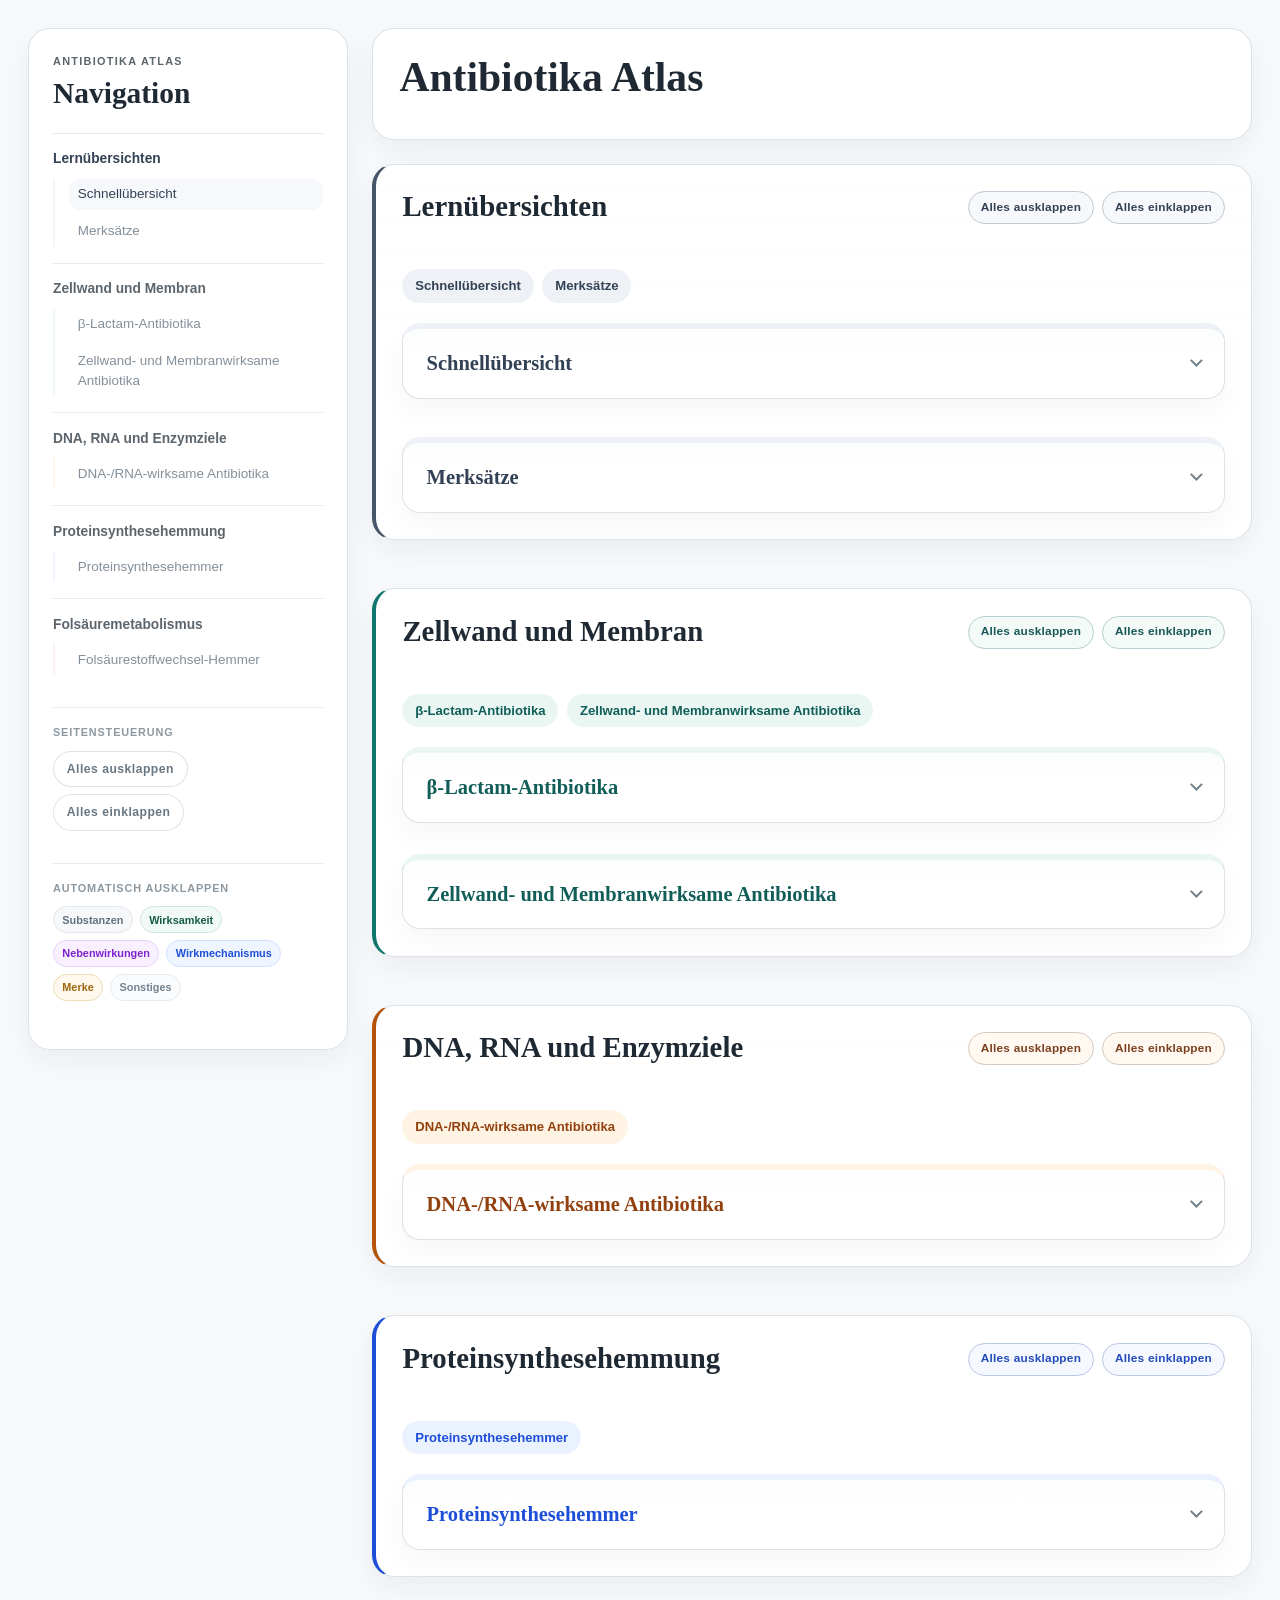
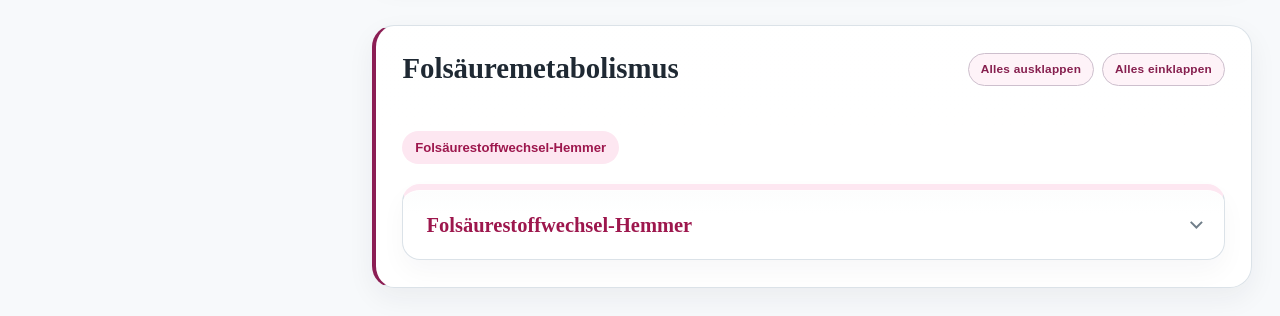
==== docs/index.html @ 0b5f3014 "feat: ..." ====
<!doctype html>
<html lang="de">
    <head>
        <meta charset="UTF-8" />
        <meta name="viewport" content="width=device-width, initial-scale=1.0" />
        <title>Antibiotika Atlas</title>
        <meta
            name="description"
            content="Lernübersicht zu Antibiotika nach Wirkorten, Erregerschwerpunkten und klinischen Merksätzen."
        />
        <link rel="stylesheet" href="src/styles.css" />
    </head>
    <body>
        <div class="page-shell">
            <aside class="side-panel">
                <div class="side-panel__brand">
                    <p class="eyebrow">Antibiotika Atlas</p>
                    <h1>Navigation</h1>
                    <p class="side-panel__intro"></p>
                </div>

                <nav
                    class="page-nav"
                    id="page-nav"
                    aria-label="Seitennavigation"
                ></nav>
            </aside>

            <main class="content">
                <header class="hero panel" id="top" data-nav-anchor>
                    <div class="hero__copy" id="hero-copy"></div>
                </header>

                <section class="group-library" id="group-library"></section>
            </main>
        </div>

        <script src="src/data/antibioticData.js"></script>
        <script src="src/app.js"></script>
    </body>
</html>
---- docs/src/styles.css ----
:root {
  color-scheme: light;
  --bg: #f7f9fb;
  --surface: #ffffff;
  --surface-soft: #fbfaf7;
  --ink: #1f2933;
  --muted: #61707c;
  --line: #dbe2e8;
  --shadow: 0 10px 28px rgba(31, 41, 51, 0.06);
  --radius-xl: 22px;
  --radius-lg: 18px;
  --radius-md: 12px;
}

*,
*::before,
*::after {
  box-sizing: border-box;
}

html {
  scroll-behavior: smooth;
}

body {
  margin: 0;
  min-height: 100vh;
  color: var(--ink);
  background: var(--bg);
  font-family: "Avenir Next", "Segoe UI", "Helvetica Neue", Arial, sans-serif;
  font-size: 14px;
  line-height: 1.5;
}

a {
  color: inherit;
}

code {
  padding: 0.12rem 0.4rem;
  border-radius: 999px;
  background: rgba(22, 35, 42, 0.08);
  font-family: "SFMono-Regular", "Menlo", "Consolas", monospace;
  font-size: 0.9em;
}

.page-shell {
  display: grid;
  grid-template-columns: minmax(280px, 320px) minmax(0, 1fr);
  gap: 1.5rem;
  width: 100%;
  max-width: none;
  padding: 1.75rem;
}

.side-panel,
.panel {
  border: 1px solid var(--line);
  border-radius: var(--radius-xl);
  background: var(--surface);
  box-shadow: var(--shadow);
}

.side-panel {
  position: sticky;
  top: 1.5rem;
  align-self: start;
  padding: 1.5rem;
  height: fit-content;
}

.side-panel__brand h1,
.hero h2,
.overgroup__header h2,
.content-section__header h3,
.reference-card h4,
.entry-card h4,
.variant-card h5 {
  margin: 0;
  font-family: "Charter", "Iowan Old Style", "Palatino Linotype", Georgia, serif;
  line-height: 1.1;
}

.heading-main {
  display: block;
}

.heading-meta {
  display: block;
  margin-top: 0.22rem;
  font-size: 0.8em;
  font-weight: 600;
  color: var(--muted);
}

.side-panel__brand h1 {
  font-size: clamp(1.55rem, 2.3vw, 1.95rem);
}

.side-panel__intro,
.overgroup__header p,
.content-section__header p,
.entry-card__header p,
.reference-card p,
.hero__subtitle,
.hero__note,
.pearl-card p {
  color: var(--muted);
}

.eyebrow {
  margin: 0 0 0.45rem;
  letter-spacing: 0.12em;
  text-transform: uppercase;
  font-size: 0.68rem;
  font-weight: 700;
  color: rgba(22, 35, 42, 0.7);
}

.page-nav {
  display: grid;
  gap: 1rem;
  margin: 1.5rem 0;
}

.page-nav__group {
  padding-top: 0.9rem;
  border-top: 1px solid rgba(219, 226, 232, 0.7);
}

.page-nav__top {
  display: block;
  text-decoration: none;
  font-weight: 700;
  color: rgba(31, 41, 51, 0.72);
}

.page-nav__top.is-active {
  color: var(--accent-strong);
}

.page-nav__label {
  font-size: 0.86rem;
  line-height: 1.3;
}

.page-nav__subnav {
  display: grid;
  gap: 0.35rem;
  margin-top: 0.6rem;
  padding-left: 0.85rem;
  border-left: 2px solid color-mix(in srgb, var(--accent-soft) 65%, white 35%);
}

.page-nav__bucket-panel {
  display: grid;
  gap: 0.65rem;
  margin-top: 1rem;
  padding-top: 1rem;
  border-top: 1px solid rgba(219, 226, 232, 0.7);
}

.page-nav__bucket-label {
  margin: 0;
  font-size: 0.68rem;
  font-weight: 700;
  letter-spacing: 0.08em;
  text-transform: uppercase;
  color: rgba(97, 112, 124, 0.72);
}

.page-nav__bucket-list {
  display: flex;
  flex-wrap: wrap;
  gap: 0.45rem;
}

.page-nav__global-actions {
  display: flex;
  flex-wrap: wrap;
  gap: 0.45rem;
}

.page-nav__bucket {
  padding: 0.26rem 0.52rem;
  border: 1px solid rgba(219, 226, 232, 0.95);
  border-radius: 999px;
  background: rgba(255, 255, 255, 0.92);
  color: rgba(97, 112, 124, 0.92);
  font: inherit;
  font-size: 0.68rem;
  font-weight: 620;
  cursor: pointer;
  transition: background-color 140ms ease, border-color 140ms ease, color 140ms ease;
}

.page-nav__bucket[data-info-bucket="substances"] {
  border-color: #e2e8ee;
  background: #f6f8fa;
  color: #607180;
}

.page-nav__bucket[data-info-bucket="effectiveness"] {
  border-color: #cce7db;
  background: #f1faf6;
  color: #165d42;
}

.page-nav__bucket[data-info-bucket="side-effects"] {
  border-color: #e6d2fb;
  background: #f8f0ff;
  color: #7e22ce;
}

.page-nav__bucket[data-info-bucket="mechanism"] {
  border-color: #cfe0ff;
  background: #eef5ff;
  color: #1d4ed8;
}

.page-nav__bucket[data-info-bucket="notes"] {
  border-color: #eeddb5;
  background: #fff8ec;
  color: #9a670f;
}

.page-nav__bucket[data-info-bucket="other"] {
  border-color: #e6ebf0;
  background: #fafbfd;
  color: #738291;
}

.page-nav__bucket:hover,
.page-nav__bucket:focus-visible,
.page-nav__bucket.is-active {
  box-shadow: inset 0 0 0 1px currentColor;
  filter: saturate(1.08);
}

.page-nav__bucket[data-info-bucket="substances"]:hover,
.page-nav__bucket[data-info-bucket="substances"]:focus-visible,
.page-nav__bucket[data-info-bucket="substances"].is-active {
  border-color: #a8b5c0;
}

.page-nav__bucket[data-info-bucket="effectiveness"]:hover,
.page-nav__bucket[data-info-bucket="effectiveness"]:focus-visible,
.page-nav__bucket[data-info-bucket="effectiveness"].is-active {
  border-color: #1f7a57;
}

.page-nav__bucket[data-info-bucket="side-effects"]:hover,
.page-nav__bucket[data-info-bucket="side-effects"]:focus-visible,
.page-nav__bucket[data-info-bucket="side-effects"].is-active {
  border-color: #9333ea;
}

.page-nav__bucket[data-info-bucket="mechanism"]:hover,
.page-nav__bucket[data-info-bucket="mechanism"]:focus-visible,
.page-nav__bucket[data-info-bucket="mechanism"].is-active {
  border-color: #2563eb;
}

.page-nav__bucket[data-info-bucket="notes"]:hover,
.page-nav__bucket[data-info-bucket="notes"]:focus-visible,
.page-nav__bucket[data-info-bucket="notes"].is-active {
  border-color: #b7791f;
}

.page-nav__bucket[data-info-bucket="other"]:hover,
.page-nav__bucket[data-info-bucket="other"]:focus-visible,
.page-nav__bucket[data-info-bucket="other"].is-active {
  border-color: #9aa7b2;
}

.page-nav__sub-link {
  display: block;
  padding: 0.34rem 0.58rem;
  border-radius: 10px;
  text-decoration: none;
  color: rgba(97, 112, 124, 0.78);
  transition: background-color 140ms ease, color 140ms ease;
  font-size: 0.84rem;
}

.page-nav__sub-link:hover,
.page-nav__sub-link:focus-visible,
.page-nav__sub-link.is-active {
  background: color-mix(in srgb, var(--accent-soft) 55%, white 45%);
  color: var(--accent-strong);
}

.content {
  display: grid;
  gap: 1.5rem;
}

.hero {
  display: grid;
  gap: 1.25rem;
}

.hero,
.overgroup {
  padding: 1.65rem;
}

.hero__copy {
  width: 100%;
}

.hero__header-row {
  display: flex;
  align-items: flex-start;
  justify-content: space-between;
  gap: 1rem;
  width: 100%;
}

.hero__heading-group {
  min-width: 0;
  max-width: 60rem;
}

.hero h2 {
  font-size: clamp(1.8rem, 3.7vw, 2.6rem);
  margin-bottom: 0.7rem;
}

.overgroup__header h2 {
  font-size: clamp(1.45rem, 2.3vw, 1.8rem);
}

.hero__subtitle {
  margin-top: 0;
  font-size: 0.96rem;
}

.hero__note {
  margin-bottom: 0;
}

.header-action-button {
  flex: 0 0 auto;
  padding: 0.5rem 0.8rem;
  border: 1px solid rgba(219, 226, 232, 0.95);
  border-radius: 999px;
  background: rgba(255, 255, 255, 0.86);
  color: rgba(97, 112, 124, 0.95);
  font: inherit;
  font-size: 0.76rem;
  font-weight: 700;
  letter-spacing: 0.04em;
  cursor: pointer;
}

.header-action-button:hover,
.header-action-button:focus-visible {
  border-color: rgba(97, 112, 124, 0.45);
}

.section-action-button {
  padding: 0.42rem 0.72rem;
  border: 1px solid color-mix(in srgb, var(--accent) 18%, var(--line));
  border-radius: 999px;
  background: color-mix(in srgb, var(--accent-soft) 52%, white 48%);
  color: color-mix(in srgb, var(--accent-strong) 78%, #334155 22%);
  font: inherit;
  font-size: 0.74rem;
  font-weight: 650;
  letter-spacing: 0.02em;
  cursor: pointer;
}

.section-action-button:hover,
.section-action-button:focus-visible {
  border-color: color-mix(in srgb, var(--accent) 42%, var(--line));
  background: color-mix(in srgb, var(--accent-soft) 68%, white 32%);
}

.reference-grid,
.pearl-grid,
.entry-grid {
  display: grid;
  gap: 0.9rem;
}

.reference-grid {
  grid-template-columns: repeat(auto-fit, minmax(260px, 1fr));
}

.pearl-grid {
  grid-template-columns: repeat(auto-fit, minmax(220px, 1fr));
}

.reference-card,
.pearl-card,
.content-section,
.entry-card,
.variant-card {
  display: grid;
  border: 1px solid var(--line);
  border-radius: var(--radius-lg);
  background: var(--surface);
  height: 100%;
  align-content: start;
  transition:
    box-shadow 160ms ease,
    opacity 160ms ease,
    border-color 160ms ease;
}

.reference-card {
  gap: 0.8rem;
  padding: 1.1rem;
}

.reference-card__header {
  width: 100%;
}

.reference-card__toggle {
  align-items: flex-start;
}

.reference-card__heading-copy {
  display: grid;
  gap: 0.8rem;
  min-width: 0;
}

.reference-card__body {
  display: grid;
  gap: 0.8rem;
}

.pearl-card {
  gap: 0.85rem;
  padding: 1.1rem;
  background: linear-gradient(180deg, #f1f5f9, #ffffff);
  border-color: #d7e0e7;
}

.reference-card h4 {
  font-size: 1rem;
  color: var(--accent-strong);
  min-height: 3.2em;
}

.reference-card .heading-meta {
  min-height: 1.2em;
}

.group-library {
  display: grid;
  gap: 3rem;
}

.overgroup {
  border-left: 4px solid var(--accent);
  display: grid;
  gap: 1.8rem;
  background:
    linear-gradient(180deg, rgba(255, 255, 255, 0.98), var(--surface) 44%);
}

.overgroup__header {
  width: 100%;
}

.overgroup__heading,
.content-section__heading {
  display: flex;
  align-items: flex-start;
  justify-content: space-between;
  gap: 1rem;
}

.overgroup__heading {
  flex-wrap: wrap;
}

.overgroup__heading-copy,
.content-section__heading-copy {
  min-width: 0;
}

.overgroup__heading-copy {
  max-width: 60rem;
}

.overgroup__action-row {
  display: flex;
  flex: 0 0 auto;
  flex-wrap: wrap;
  justify-content: flex-end;
  gap: 0.55rem;
}

.content-section__heading-copy {
  max-width: 48rem;
}

.overgroup__header p,
.content-section__header p,
.entry-card__header p {
  margin: 0;
  font-size: 0.78rem;
  line-height: 1.4;
  color: color-mix(in srgb, var(--muted) 82%, white 18%);
}

.overgroup__sections {
  display: grid;
  grid-template-columns: repeat(auto-fit, minmax(360px, 1fr));
  gap: 1.9rem;
  align-items: start;
}

.collapse-toggle {
  display: flex;
  align-items: flex-start;
  justify-content: space-between;
  gap: 1rem;
  width: 100%;
  padding: 0;
  border: none;
  background: transparent;
  color: inherit;
  font: inherit;
  cursor: pointer;
  text-align: left;
}

.collapse-toggle__icon {
  flex: 0 0 auto;
  margin-top: 0.25rem;
  width: 0.55rem;
  height: 0.55rem;
  border-right: 2px solid rgba(97, 112, 124, 0.9);
  border-bottom: 2px solid rgba(97, 112, 124, 0.9);
  transform: rotate(45deg);
  transition: transform 140ms ease;
}

[data-collapsible][data-collapsed="false"] > .overgroup__header .collapse-toggle__icon,
[data-collapsible][data-collapsed="false"] > .content-section__header .collapse-toggle__icon,
[data-collapsible][data-collapsed="false"] > .reference-card__header .collapse-toggle__icon,
[data-collapsible][data-collapsed="false"] > .entry-card__header .collapse-toggle__icon,
[data-collapsible][data-collapsed="false"] > .info-block__header .collapse-toggle__icon {
  transform: rotate(-135deg);
}

[data-collapsible="overgroup"][data-collapsed="true"] .overgroup__content,
[data-collapsible="section"][data-collapsed="true"] .content-section__body,
[data-collapsible="reference"][data-collapsed="true"] .reference-card__body,
[data-collapsible="entry"][data-collapsed="true"] .entry-card__body,
[data-collapsible="info-block"][data-collapsed="true"] .info-block__body {
  display: none;
}

[data-collapsible="section"][data-collapsed="true"] .content-section__header {
  margin-bottom: 0;
  padding-bottom: 0;
  border-bottom: none;
}

[data-collapsible="entry"][data-collapsed="true"] .entry-card__header {
  padding-bottom: 0.9rem;
}

[data-collapsible="reference"][data-collapsed="true"] .reference-card__header {
  margin-bottom: 0;
}

.collapse-toggle:focus-visible {
  outline: 2px solid color-mix(in srgb, var(--accent) 40%, white 60%);
  outline-offset: 6px;
  border-radius: 10px;
}

.section-links {
  display: flex;
  flex-wrap: wrap;
  gap: 0.55rem;
  margin: 1rem 0 1.25rem;
}

.section-link {
  display: inline-flex;
  align-items: center;
  min-height: 2.1rem;
  padding: 0.35rem 0.8rem;
  border-radius: 999px;
  background: var(--accent-soft);
  color: var(--accent-strong);
  text-decoration: none;
  font-size: 0.82rem;
  font-weight: 700;
}

.section-link:hover,
.section-link:focus-visible {
  background: var(--accent-strong);
  color: #ffffff;
}

.content-section {
  padding: 1.45rem;
  background: linear-gradient(180deg, #fcfdfd, #ffffff 34%);
  border-top: 6px solid var(--accent-soft);
  box-shadow:
    inset 0 1px 0 rgba(255, 255, 255, 0.7),
    0 12px 26px rgba(31, 41, 51, 0.035);
}

.content-section--wide {
  grid-column: 1 / -1;
}

.content-section__header {
  width: 100%;
  margin-bottom: 1.25rem;
  padding-bottom: 1rem;
  border-bottom: 1px solid var(--line);
}

.content-section__header h3,
.entry-card__header h4,
.variant-card h5 {
  color: var(--accent-strong);
}

.content-section__header h3 {
  font-size: clamp(1.2rem, 1.6vw, 1.45rem);
}

.entry-card__header h4 {
  font-size: clamp(0.98rem, 1.25vw, 1.14rem);
  line-height: 1.02;
  min-height: 2.15em;
}

.variant-card h5 {
  font-size: 0.92rem;
  min-height: 2.45em;
}

.semantic-tags {
  display: flex;
  flex-wrap: wrap;
  gap: 0.4rem;
  align-items: flex-start;
  align-self: start;
  width: fit-content;
  max-width: 100%;
}

.semantic-tag {
  display: inline-flex;
  align-items: center;
  flex: 0 0 auto;
  min-height: 1.5rem;
  padding: 0.12rem 0.48rem;
  border-radius: 999px;
  font-size: 0.66rem;
  font-weight: 700;
  letter-spacing: 0.04em;
  text-transform: uppercase;
}

.entry-grid {
  --entry-min-width: 320px;
  display: grid;
  grid-template-columns: repeat(auto-fit, minmax(var(--entry-min-width), 1fr));
  gap: 1.15rem;
}

.entry-card {
  display: grid;
  gap: 1rem;
  padding: 1.15rem;
  background: var(--surface);
  box-shadow: 0 8px 20px rgba(31, 41, 51, 0.04);
}

.entry-card__heading {
  display: flex;
  align-items: flex-start;
  justify-content: space-between;
  gap: 0.8rem;
}

.entry-card__heading-copy {
  min-width: 0;
}

.entry-card__body {
  display: grid;
  gap: 1rem;
}

.content .reference-card:hover,
.content .reference-card:focus-within,
.content .pearl-card:hover,
.content .pearl-card:focus-within,
.content .entry-card:hover,
.content .entry-card:focus-within,
.content .variant-card:hover,
.content .variant-card:focus-within {
  opacity: 1;
  border-color: color-mix(in srgb, var(--accent) 32%, var(--line));
}

.entry-card__header {
  display: grid;
  gap: 0.35rem;
  padding: 0.9rem 1rem 0.95rem;
  border-radius: 14px;
  border: 1px solid var(--accent-soft);
  border-left: 6px solid var(--accent);
  background: linear-gradient(180deg, var(--accent-soft), rgba(255, 255, 255, 0.96));
}

.entry-card__eyebrow {
  margin: 0;
  font-size: 0.62rem;
  font-weight: 500;
  letter-spacing: 0.04em;
  text-transform: uppercase;
  color: rgba(51, 65, 85, 0.62);
}

.entry-card__header .entry-card__eyebrow {
  font-size: 0.62rem;
  line-height: 1.1;
  color: rgba(51, 65, 85, 0.62);
}

.entry-card__header p {
  max-width: 36rem;
}

.variant-stack {
  display: grid;
  gap: 1rem;
}

.variant-card {
  padding: 1rem;
  background: linear-gradient(180deg, var(--surface-soft), #ffffff);
}

.variant-card h5 {
  font-size: 1.08rem;
  margin-bottom: 0.8rem;
}

.info-block {
  padding: 0.9rem 1rem 1rem;
  border-radius: var(--radius-md);
  border: 1px solid var(--line);
}

.info-block + .info-block {
  margin-top: 0.7rem;
}

.info-block__header {
  margin-bottom: 0.2rem;
}

.info-block__toggle {
  align-items: center;
}

.info-block__heading-copy {
  min-width: 0;
}

.info-block__body {
  display: grid;
  gap: 0.9rem;
  padding-top: 0.4rem;
}

.info-block--positive {
  --fact-accent: #1f7a57;
  background: #f1faf6;
  border-color: #cce7db;
}

.info-block--note {
  --fact-accent: #b7791f;
  background: #fff8ec;
  border-color: #eeddb5;
}

.info-block--warning {
  --fact-accent: #c53030;
  background: #fff2f2;
  border-color: #efc8c8;
}

.info-block--other {
  --fact-accent: #c7d1d9;
  background: #fafbfd;
  border-color: #e6ebf0;
  margin-top: auto;
}

.info-block--substances {
  --fact-accent: #a8b5c0;
  background: #f6f8fa;
  border-color: #e2e8ee;
}

.info-block--side-effects {
  --fact-accent: #9333ea;
  background: #f8f0ff;
  border-color: #e6d2fb;
}

.info-block--mechanism {
  --fact-accent: #2563eb;
  background: #eef5ff;
  border-color: #cfe0ff;
}

.info-block--positive .info-block__title {
  color: #165d42;
}

.info-block--note .info-block__title {
  color: #9a670f;
}

.info-block--warning .info-block__title {
  color: #a61b1b;
}

.info-block--other .info-block__title {
  color: #738291;
  background: rgba(255, 255, 255, 0.84);
}

.info-block--substances .info-block__title {
  color: #607180;
  background: rgba(255, 255, 255, 0.82);
}

.info-block--side-effects .info-block__title {
  color: #7e22ce;
}

.info-block--mechanism .info-block__title {
  color: #1d4ed8;
}

.info-block__title {
  display: inline-flex;
  align-items: center;
  margin: 0;
  padding: 0.22rem 0.6rem;
  border-radius: 999px;
  background: rgba(255, 255, 255, 0.88);
  font-size: 0.72rem;
  font-weight: 800;
  letter-spacing: 0.1em;
  text-transform: uppercase;
}

.info-subsection {
  display: grid;
  gap: 0.75rem;
  padding: 0.9rem;
  border-radius: 12px;
  border: 1px solid rgba(197, 48, 48, 0.22);
  background: rgba(255, 255, 255, 0.7);
}

.info-subsection--warning {
  background: #fff6f6;
  border-color: #efc8c8;
}

.info-subsection--warning .fact-row {
  border-left: 4px solid #c53030;
  border-right: 4px solid #c53030;
  background: #fffdfd;
}

.info-subsection--warning .semantic-tag--grampositive,
.info-subsection--warning .semantic-tag--gramnegative,
.info-subsection--warning .semantic-tag--aerobic,
.info-subsection--warning .semantic-tag--anaerobic,
.info-subsection--warning .semantic-tag--atypical,
.info-subsection--warning .semantic-tag--intracellular,
.info-subsection--warning .semantic-tag--pseudomonas,
.info-subsection--warning .semantic-tag--mrsa,
.info-subsection--warning .semantic-tag--vre,
.info-subsection--warning .semantic-tag--enterococci,
.info-subsection--warning .semantic-tag--mycobacteria,
.info-subsection--warning .semantic-tag--protozoa {
  filter: saturate(0.75);
}

.info-subsection__header {
  display: grid;
  gap: 0.22rem;
}

.info-subsection__title {
  margin: 0;
  font-size: 0.76rem;
  font-weight: 800;
  letter-spacing: 0.1em;
  text-transform: uppercase;
  color: #a61b1b;
}

.info-subsection__description {
  margin: 0;
  font-size: 0.76rem;
  color: #b45353;
}

.substance-list {
  margin: 0;
  padding-left: 1.15rem;
  display: grid;
  gap: 0.38rem;
}

.substance-list__item {
  color: #5a6772;
  font-size: 0.82rem;
  line-height: 1.35;
}

.learning-link-block {
  display: grid;
  gap: 0.75rem;
}

.learning-link-block + .learning-link-block {
  margin-top: 0.85rem;
}

.learning-link-block--focus,
.learning-link-block--warning {
  margin-top: 1.35rem;
}

.learning-link-list {
  margin: 0;
  padding: 0;
  list-style: none;
  display: grid;
  gap: 0.6rem;
}

.learning-link-item {
  display: grid;
  gap: 0.35rem;
}

.learning-link-fallback,
.learning-link-detail {
  font-size: 0.78rem;
  color: var(--muted);
}

.learning-link-block .info-block__title {
  margin-bottom: 0;
  padding: 0.3rem 0.72rem;
  font-size: 0.76rem;
  font-weight: 850;
  letter-spacing: 0.12em;
  color: var(--accent-strong);
  background: color-mix(in srgb, var(--accent-soft) 78%, white 22%);
}

.learning-link-block--primary .info-block__title {
  color: var(--accent-strong);
  background: color-mix(in srgb, var(--accent-soft) 82%, white 18%);
}

.learning-link-block--focus .info-block__title {
  color: #166534;
  background: #dcfce7;
}

.learning-link-block--warning .info-block__title {
  color: #b91c1c;
  background: #ffe7e7;
}

.wirkstoff-link {
  display: inline-flex;
  flex-direction: column;
  gap: 0.08rem;
  align-items: flex-start;
  min-width: 0;
  width: 100%;
  padding: 0.48rem 0.7rem;
  border: 1px solid var(--line);
  border-radius: 12px;
  background: #ffffff;
  text-decoration: none;
  transition: border-color 140ms ease, background-color 140ms ease;
}

.wirkstoff-link__label {
  font-size: 0.82rem;
  font-weight: 700;
  line-height: 1.2;
}

.wirkstoff-link__detail {
  font-size: 0.7rem;
  line-height: 1.2;
  color: rgba(97, 112, 124, 0.9);
  min-height: 1.2em;
}

.wirkstoff-link[data-tone="aeussere-begrenzungen"] {
  color: #115e59;
  border-color: #b8e2da;
  background: #edf9f6;
}

.wirkstoff-link[data-tone="nukleinsaeure-und-enzym"] {
  color: #92400e;
  border-color: #f1d2b0;
  background: #fff4e8;
}

.wirkstoff-link[data-tone="bakterielle-ribosomen"] {
  color: #1d4ed8;
  border-color: #c9dcff;
  background: #eef4ff;
}

.wirkstoff-link[data-tone="folsaeuremetabolismus"] {
  color: #9d174d;
  border-color: #f2bfd5;
  background: #fff0f6;
}

.wirkstoff-link:hover,
.wirkstoff-link:focus-visible {
  border-color: currentColor;
}

.fact-list {
  margin: 0;
  padding: 0;
  list-style: none;
  display: grid;
  gap: 0.65rem;
}

.fact-row {
  display: grid;
  gap: 0.42rem;
  padding: 0.8rem 0.9rem;
  border-left: 4px solid var(--fact-accent);
  border-radius: 10px;
  background: rgba(255, 255, 255, 0.92);
  box-shadow: 0 1px 0 rgba(31, 41, 51, 0.03);
}

.fact__main {
  display: block;
  font-size: 0.82rem;
  font-weight: 580;
  line-height: 1.35;
  color: var(--ink);
}

.fact__lead-emphasis {
  font-weight: 780;
  letter-spacing: 0.01em;
}

.fact__detail {
  display: block;
  margin-top: 0.22rem;
  font-size: 0.78rem;
  line-height: 1.45;
  color: var(--muted);
  font-style: italic;
}

.pearl-card__header {
  display: grid;
  gap: 0.3rem;
  padding-bottom: 0.7rem;
  border-bottom: 1px solid var(--line);
}

.pearl-card .eyebrow {
  margin-bottom: 0;
  color: var(--accent-strong);
}

.pearl-card h4 {
  font-size: 1.1rem;
  color: var(--accent-strong);
}

.pearl-list {
  margin: 0;
  padding-left: 1.15rem;
  display: grid;
  gap: 0.45rem;
}

.pearl-list__item {
  padding-left: 0.1rem;
  font-size: 0.86rem;
  font-weight: 650;
  line-height: 1.35;
  color: var(--ink);
}

[data-group="lernuebersichten"] {
  --accent: #475569;
  --accent-soft: #eef2f7;
  --accent-strong: #334155;
}

[data-group="aeussere-begrenzungen"] {
  --accent: #0f766e;
  --accent-soft: #e9f6f2;
  --accent-strong: #115e59;
}

[data-group="nukleinsaeure-und-enzym"] {
  --accent: #b45309;
  --accent-soft: #fff3e4;
  --accent-strong: #92400e;
}

[data-group="bakterielle-ribosomen"] {
  --accent: #1d4ed8;
  --accent-soft: #ebf2ff;
  --accent-strong: #1d4ed8;
}

[data-group="folsaeuremetabolismus"] {
  --accent: #8b1e54;
  --accent-soft: #fde7f1;
  --accent-strong: #9d174d;
}

[data-nav-anchor] {
  scroll-margin-top: 1.25rem;
}

.semantic-tag--grampositive {
  color: #1d4ed8;
  background: #e7efff;
}

.semantic-tag--gramnegative {
  color: #c2185b;
  background: #ffe3ef;
}

.semantic-tag--aerobic {
  color: #1d4ed8;
  background: #e8efff;
}

.semantic-tag--anaerobic {
  color: #7c3aed;
  background: #f1e8ff;
}

.semantic-tag--atypical {
  color: #be185d;
  background: #ffe4f0;
}

.semantic-tag--intracellular {
  color: #7c3aed;
  background: #efe7ff;
}

.semantic-tag--pseudomonas {
  color: #0f766e;
  background: #dbfbf3;
}

.semantic-tag--mrsa,
.semantic-tag--vre {
  color: #b91c1c;
  background: #ffe5e5;
}

.semantic-tag--enterococci {
  color: #7c2d12;
  background: #f9e7df;
}

.semantic-tag--mycobacteria {
  color: #4338ca;
  background: #ebe9ff;
}

.semantic-tag--protozoa {
  color: #0369a1;
  background: #e0f2fe;
}

[data-group="lernuebersichten"] .overgroup__sections {
  grid-template-columns: 1fr;
  gap: 2.4rem;
}

[data-group="lernuebersichten"] .content-section--quickReference {
  min-width: 0;
}

.content-section--quickReference .reference-grid {
  grid-template-columns: repeat(auto-fit, minmax(300px, 1fr));
}

@media (min-width: 1400px) {
  .content-section--quickReference .reference-grid {
    grid-template-columns: repeat(5, minmax(0, 1fr));
  }
}

@media (min-width: 980px) {
  #dna-rna-wirksame-antibiotika .entry-grid {
    grid-template-columns: repeat(2, minmax(0, 1fr));
  }
}

.entry-card--variant-family {
  grid-column: 1 / -1;
}

.entry-card--variant-family .variant-stack {
  grid-template-columns: repeat(auto-fit, minmax(250px, 1fr));
}

#zellwand-und-membranwirksame-antibiotika .entry-grid {
  --entry-min-width: 280px;
}

.fact-row--muted {
  border-left-color: #b8c3cc;
  background: rgba(248, 250, 252, 0.96);
}

.fact-row--muted .fact__main {
  font-weight: 600;
  color: var(--muted);
}

.fact-row--muted .fact__detail {
  color: var(--muted);
}

.info-block--other .fact-row {
  background: rgba(255, 255, 255, 0.58);
  border-left-color: #c7d1d9;
}

.info-block--other .fact__main {
  color: rgba(31, 41, 51, 0.58);
  font-weight: 520;
}

.info-block--other .fact__detail {
  color: rgba(97, 112, 124, 0.62);
}

.info-block--other .semantic-tags {
  opacity: 0.48;
}

@media (max-width: 1180px) {
  .page-shell {
    grid-template-columns: 1fr;
    padding: 1.25rem;
  }

  .side-panel {
    position: static;
  }

  [data-group="lernuebersichten"] .overgroup__sections {
    grid-template-columns: 1fr;
  }
}

@media (max-width: 640px) {
  .page-shell {
    padding: 1rem;
    gap: 1rem;
  }

  .side-panel,
  .hero,
  .overgroup {
    padding: 1rem;
  }

  .hero__header-row {
    flex-direction: column;
  }

  .overgroup__action-row {
    width: 100%;
    justify-content: flex-start;
  }

  .entry-grid,
  .reference-grid,
  .pearl-grid {
    grid-template-columns: 1fr;
  }
}
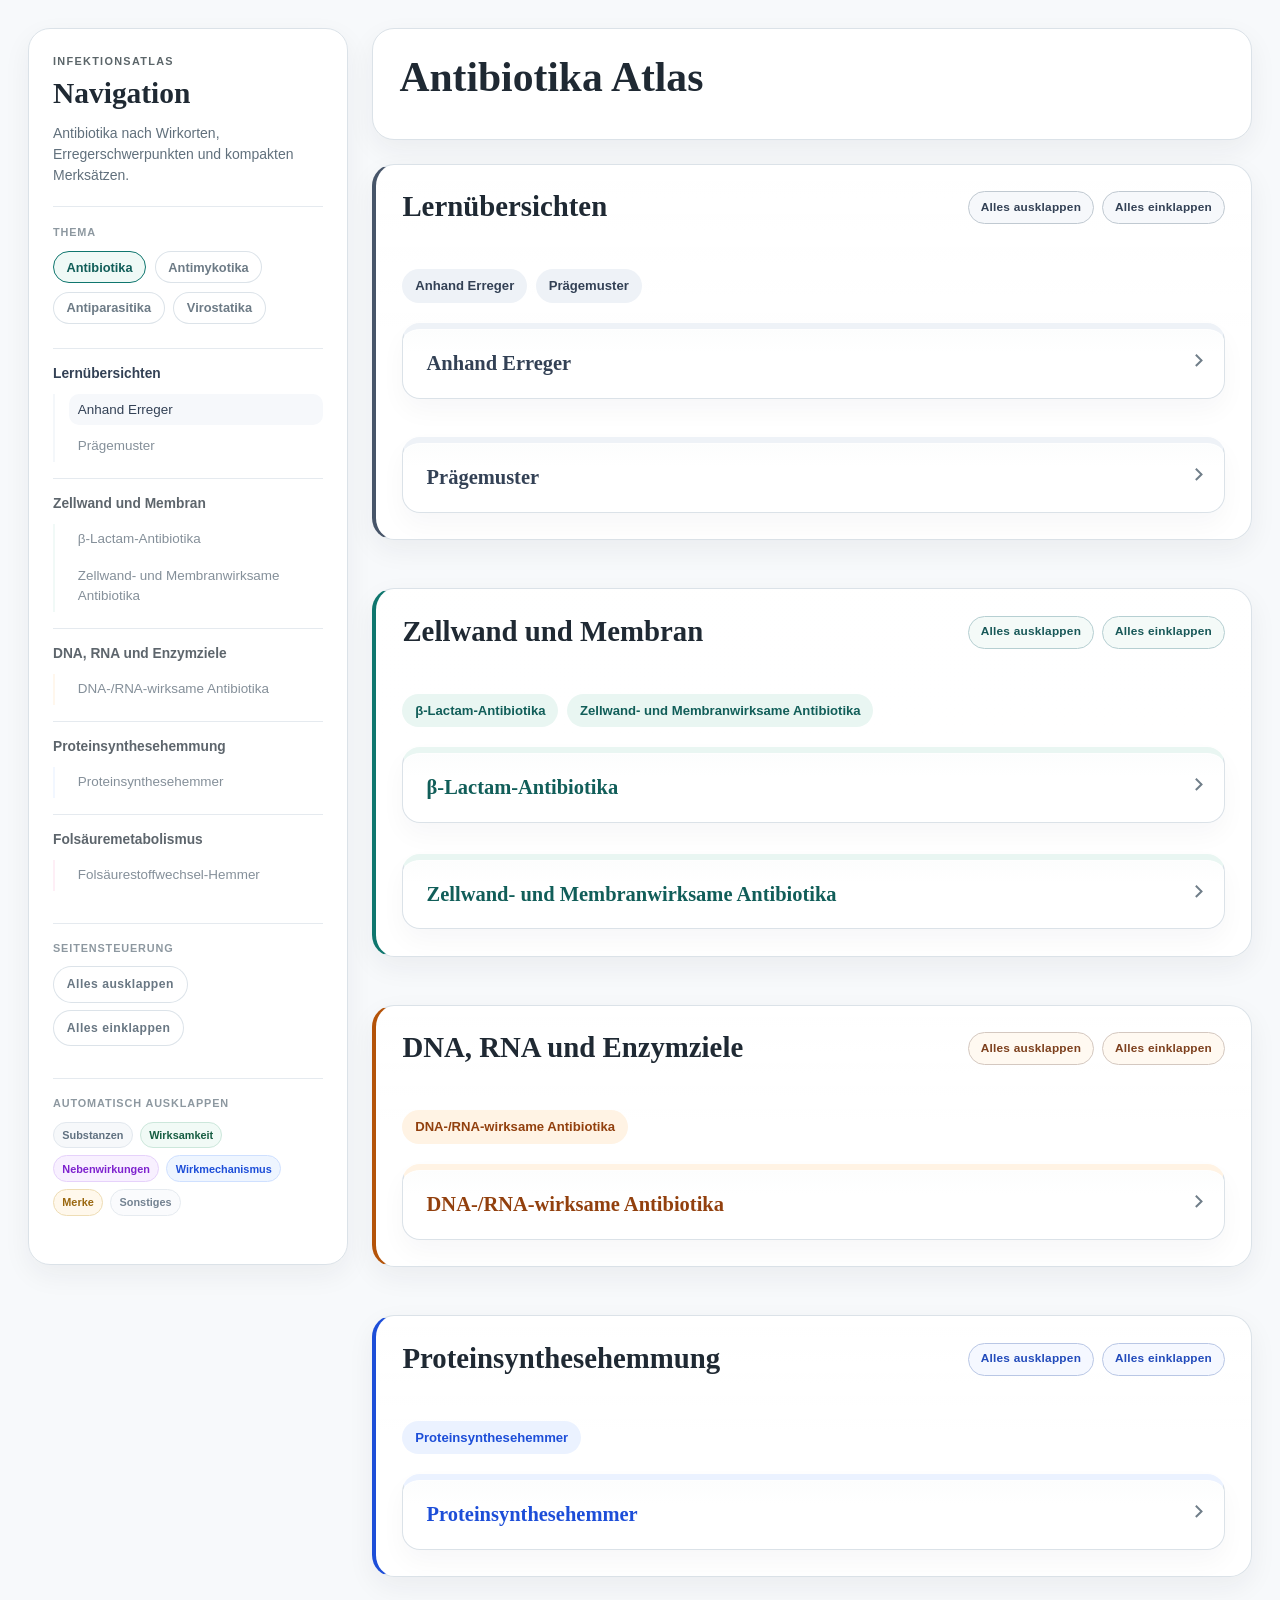
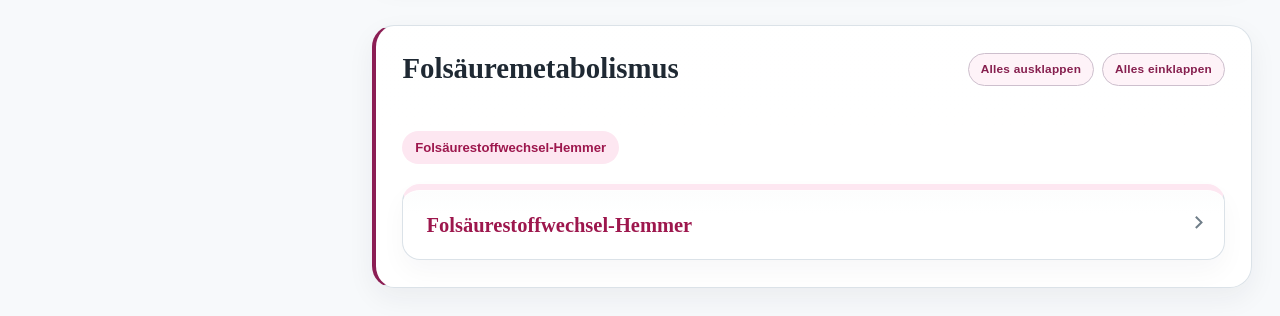
==== commit a47f6dec: "feat: ..." ====
--- a/docs/index.html
+++ b/docs/index.html
@@ -3,10 +3,10 @@
     <head>
         <meta charset="UTF-8" />
         <meta name="viewport" content="width=device-width, initial-scale=1.0" />
-        <title>Antibiotika Atlas</title>
+        <title>Infektionsatlas</title>
         <meta
             name="description"
-            content="Lernübersicht zu Antibiotika nach Wirkorten, Erregerschwerpunkten und klinischen Merksätzen."
+            content="Lernübersicht zu Antibiotika, Antimykotika, Antiparasitika und Virostatika nach Gruppen, Substanzen und typischen Anwendungsgebieten."
         />
         <link rel="stylesheet" href="src/styles.css" />
     </head>
@@ -14,10 +14,12 @@
         <div class="page-shell">
             <aside class="side-panel">
                 <div class="side-panel__brand">
-                    <p class="eyebrow">Antibiotika Atlas</p>
+                    <p class="eyebrow">Infektionsatlas</p>
                     <h1>Navigation</h1>
                     <p class="side-panel__intro"></p>
                 </div>
+
+                <div id="library-switcher"></div>
 
                 <nav
                     class="page-nav"
--- a/docs/src/styles.css
+++ b/docs/src/styles.css
@@ -10,6 +10,9 @@
   --radius-xl: 22px;
   --radius-lg: 18px;
   --radius-md: 12px;
+  --library-accent: #475569;
+  --library-accent-soft: #eef2f7;
+  --library-accent-strong: #334155;
 }
 
 *,
@@ -32,6 +35,30 @@
   line-height: 1.5;
 }
 
+body[data-library="antibiotika"] {
+  --library-accent: #0f766e;
+  --library-accent-soft: #e9f6f2;
+  --library-accent-strong: #115e59;
+}
+
+body[data-library="antimykotika"] {
+  --library-accent: #b7791f;
+  --library-accent-soft: #fff5db;
+  --library-accent-strong: #9a670f;
+}
+
+body[data-library="antiparasitika"] {
+  --library-accent: #0f4c81;
+  --library-accent-soft: #e6f0fa;
+  --library-accent-strong: #0b3b63;
+}
+
+body[data-library="virostatika"] {
+  --library-accent: #8b1e3f;
+  --library-accent-soft: #fde8ef;
+  --library-accent-strong: #7a1637;
+}
+
 a {
   color: inherit;
 }
@@ -67,6 +94,9 @@
   align-self: start;
   padding: 1.5rem;
   height: fit-content;
+  --accent: var(--library-accent);
+  --accent-soft: var(--library-accent-soft);
+  --accent-strong: var(--library-accent-strong);
 }
 
 .side-panel__brand h1,
@@ -121,6 +151,43 @@
   display: grid;
   gap: 1rem;
   margin: 1.5rem 0;
+}
+
+.library-switcher {
+  display: grid;
+  gap: 0.65rem;
+  margin-top: 1.25rem;
+  padding-top: 1.1rem;
+  border-top: 1px solid rgba(219, 226, 232, 0.7);
+}
+
+.library-switcher__list {
+  display: flex;
+  flex-wrap: wrap;
+  gap: 0.55rem;
+}
+
+.library-switcher__link {
+  display: inline-flex;
+  align-items: center;
+  min-height: 2rem;
+  padding: 0.34rem 0.78rem;
+  border: 1px solid rgba(219, 226, 232, 0.95);
+  border-radius: 999px;
+  background: rgba(255, 255, 255, 0.92);
+  color: rgba(97, 112, 124, 0.92);
+  text-decoration: none;
+  font-size: 0.8rem;
+  font-weight: 700;
+  transition: border-color 140ms ease, background-color 140ms ease, color 140ms ease;
+}
+
+.library-switcher__link:hover,
+.library-switcher__link:focus-visible,
+.library-switcher__link.is-active {
+  border-color: var(--accent);
+  background: color-mix(in srgb, var(--accent-soft) 72%, white 28%);
+  color: var(--accent-strong);
 }
 
 .page-nav__group {
@@ -539,7 +606,7 @@
   height: 0.55rem;
   border-right: 2px solid rgba(97, 112, 124, 0.9);
   border-bottom: 2px solid rgba(97, 112, 124, 0.9);
-  transform: rotate(45deg);
+  transform: rotate(-45deg);
   transition: transform 140ms ease;
 }
 
@@ -548,7 +615,7 @@
 [data-collapsible][data-collapsed="false"] > .reference-card__header .collapse-toggle__icon,
 [data-collapsible][data-collapsed="false"] > .entry-card__header .collapse-toggle__icon,
 [data-collapsible][data-collapsed="false"] > .info-block__header .collapse-toggle__icon {
-  transform: rotate(-135deg);
+  transform: rotate(45deg);
 }
 
 [data-collapsible="overgroup"][data-collapsed="true"] .overgroup__content,
@@ -1048,6 +1115,84 @@
   background: #fff0f6;
 }
 
+.wirkstoff-link[data-tone="azol-antimykotika"] {
+  color: #a16207;
+  border-color: #efd59c;
+  background: #fff8e1;
+}
+
+.wirkstoff-link[data-tone="polyen-antimykotika"] {
+  color: #0f766e;
+  border-color: #b8e2da;
+  background: #edf9f6;
+}
+
+.wirkstoff-link[data-tone="echinocandine"] {
+  color: #1d4ed8;
+  border-color: #c9dcff;
+  background: #eef4ff;
+}
+
+.wirkstoff-link[data-tone="weitere-antimykotika"] {
+  color: #9d174d;
+  border-color: #f2bfd5;
+  background: #fff0f6;
+}
+
+.wirkstoff-link[data-tone="antiparasitika-lernuebersichten"] {
+  color: #334155;
+  border-color: #d6dee6;
+  background: #f3f6f9;
+}
+
+.wirkstoff-link[data-tone="antiprotozoika"] {
+  color: #0f4c81;
+  border-color: #bfd7ef;
+  background: #edf5fc;
+}
+
+.wirkstoff-link[data-tone="anthelminthika"] {
+  color: #9a670f;
+  border-color: #efd59c;
+  background: #fff8e1;
+}
+
+.wirkstoff-link[data-tone="ektoparasitizide"] {
+  color: #7c2d12;
+  border-color: #f0c9ba;
+  background: #fff1eb;
+}
+
+.wirkstoff-link[data-tone="virostatika-lernuebersichten"] {
+  color: #334155;
+  border-color: #d6dee6;
+  background: #f3f6f9;
+}
+
+.wirkstoff-link[data-tone="herpesviridae"] {
+  color: #7a1637;
+  border-color: #f0bfd0;
+  background: #fff0f5;
+}
+
+.wirkstoff-link[data-tone="influenzaviren"] {
+  color: #0f4c81;
+  border-color: #bfd7ef;
+  background: #edf5fc;
+}
+
+.wirkstoff-link[data-tone="hiv-therapie"] {
+  color: #7c3aed;
+  border-color: #d9c7fb;
+  background: #f5efff;
+}
+
+.wirkstoff-link[data-tone="hepatitis-b-und-c"] {
+  color: #9a670f;
+  border-color: #efd59c;
+  background: #fff8e1;
+}
+
 .wirkstoff-link:hover,
 .wirkstoff-link:focus-visible {
   border-color: currentColor;
@@ -1155,6 +1300,90 @@
   --accent-strong: #9d174d;
 }
 
+[data-group="antimykotika-lernuebersichten"] {
+  --accent: #475569;
+  --accent-soft: #eef2f7;
+  --accent-strong: #334155;
+}
+
+[data-group="azol-antimykotika"] {
+  --accent: #b7791f;
+  --accent-soft: #fff5db;
+  --accent-strong: #9a670f;
+}
+
+[data-group="polyen-antimykotika"] {
+  --accent: #0f766e;
+  --accent-soft: #e9f6f2;
+  --accent-strong: #115e59;
+}
+
+[data-group="echinocandine"] {
+  --accent: #1d4ed8;
+  --accent-soft: #ebf2ff;
+  --accent-strong: #1d4ed8;
+}
+
+[data-group="weitere-antimykotika"] {
+  --accent: #8b1e54;
+  --accent-soft: #fde7f1;
+  --accent-strong: #9d174d;
+}
+
+[data-group="antiparasitika-lernuebersichten"] {
+  --accent: #475569;
+  --accent-soft: #eef2f7;
+  --accent-strong: #334155;
+}
+
+[data-group="antiprotozoika"] {
+  --accent: #0f4c81;
+  --accent-soft: #e6f0fa;
+  --accent-strong: #0b3b63;
+}
+
+[data-group="anthelminthika"] {
+  --accent: #b7791f;
+  --accent-soft: #fff5db;
+  --accent-strong: #9a670f;
+}
+
+[data-group="ektoparasitizide"] {
+  --accent: #9a3412;
+  --accent-soft: #ffefe8;
+  --accent-strong: #7c2d12;
+}
+
+[data-group="virostatika-lernuebersichten"] {
+  --accent: #475569;
+  --accent-soft: #eef2f7;
+  --accent-strong: #334155;
+}
+
+[data-group="herpesviridae"] {
+  --accent: #8b1e3f;
+  --accent-soft: #fde8ef;
+  --accent-strong: #7a1637;
+}
+
+[data-group="influenzaviren"] {
+  --accent: #0f4c81;
+  --accent-soft: #e6f0fa;
+  --accent-strong: #0b3b63;
+}
+
+[data-group="hiv-therapie"] {
+  --accent: #7c3aed;
+  --accent-soft: #f5efff;
+  --accent-strong: #6d28d9;
+}
+
+[data-group="hepatitis-b-und-c"] {
+  --accent: #b7791f;
+  --accent-soft: #fff5db;
+  --accent-strong: #9a670f;
+}
+
 [data-nav-anchor] {
   scroll-margin-top: 1.25rem;
 }
@@ -1215,12 +1444,113 @@
   background: #e0f2fe;
 }
 
-[data-group="lernuebersichten"] .overgroup__sections {
+.semantic-tag--yeasts {
+  color: #9a670f;
+  background: #fff3d6;
+}
+
+.semantic-tag--molds {
+  color: #0f766e;
+  background: #dbfbf3;
+}
+
+.semantic-tag--dermatophytes {
+  color: #7c3aed;
+  background: #efe7ff;
+}
+
+.semantic-tag--cryptococci {
+  color: #1d4ed8;
+  background: #e8efff;
+}
+
+.semantic-tag--onychomycosis {
+  color: #b91c1c;
+  background: #ffe7e7;
+}
+
+.semantic-tag--nematodes {
+  color: #0f766e;
+  background: #dbfbf3;
+}
+
+.semantic-tag--cestodes {
+  color: #9a670f;
+  background: #fff3d6;
+}
+
+.semantic-tag--trematodes {
+  color: #0b7285;
+  background: #e3fafc;
+}
+
+.semantic-tag--scabies {
+  color: #b91c1c;
+  background: #ffe5e5;
+}
+
+.semantic-tag--lice {
+  color: #7c2d12;
+  background: #f9e7df;
+}
+
+.semantic-tag--malaria {
+  color: #1d4ed8;
+  background: #e8efff;
+}
+
+.semantic-tag--leishmanio {
+  color: #7c3aed;
+  background: #efe7ff;
+}
+
+.semantic-tag--herpes {
+  color: #9d174d;
+  background: #fde7f1;
+}
+
+.semantic-tag--vzv {
+  color: #b91c1c;
+  background: #ffe7e7;
+}
+
+.semantic-tag--cmv {
+  color: #7c3aed;
+  background: #efe7ff;
+}
+
+.semantic-tag--influenza {
+  color: #0f4c81;
+  background: #e6f0fa;
+}
+
+.semantic-tag--hepatitisb {
+  color: #9a670f;
+  background: #fff3d6;
+}
+
+.semantic-tag--hepatitisc {
+  color: #0f766e;
+  background: #dbfbf3;
+}
+
+.semantic-tag--hiv {
+  color: #4338ca;
+  background: #ebe9ff;
+}
+
+[data-group="lernuebersichten"] .overgroup__sections,
+[data-group="antimykotika-lernuebersichten"] .overgroup__sections,
+[data-group="antiparasitika-lernuebersichten"] .overgroup__sections,
+[data-group="virostatika-lernuebersichten"] .overgroup__sections {
   grid-template-columns: 1fr;
   gap: 2.4rem;
 }
 
-[data-group="lernuebersichten"] .content-section--quickReference {
+[data-group="lernuebersichten"] .content-section--quickReference,
+[data-group="antimykotika-lernuebersichten"] .content-section--quickReference,
+[data-group="antiparasitika-lernuebersichten"] .content-section--quickReference,
+[data-group="virostatika-lernuebersichten"] .content-section--quickReference {
   min-width: 0;
 }
 
@@ -1294,7 +1624,10 @@
     position: static;
   }
 
-  [data-group="lernuebersichten"] .overgroup__sections {
+  [data-group="lernuebersichten"] .overgroup__sections,
+  [data-group="antimykotika-lernuebersichten"] .overgroup__sections,
+  [data-group="antiparasitika-lernuebersichten"] .overgroup__sections,
+  [data-group="virostatika-lernuebersichten"] .overgroup__sections {
     grid-template-columns: 1fr;
   }
 }
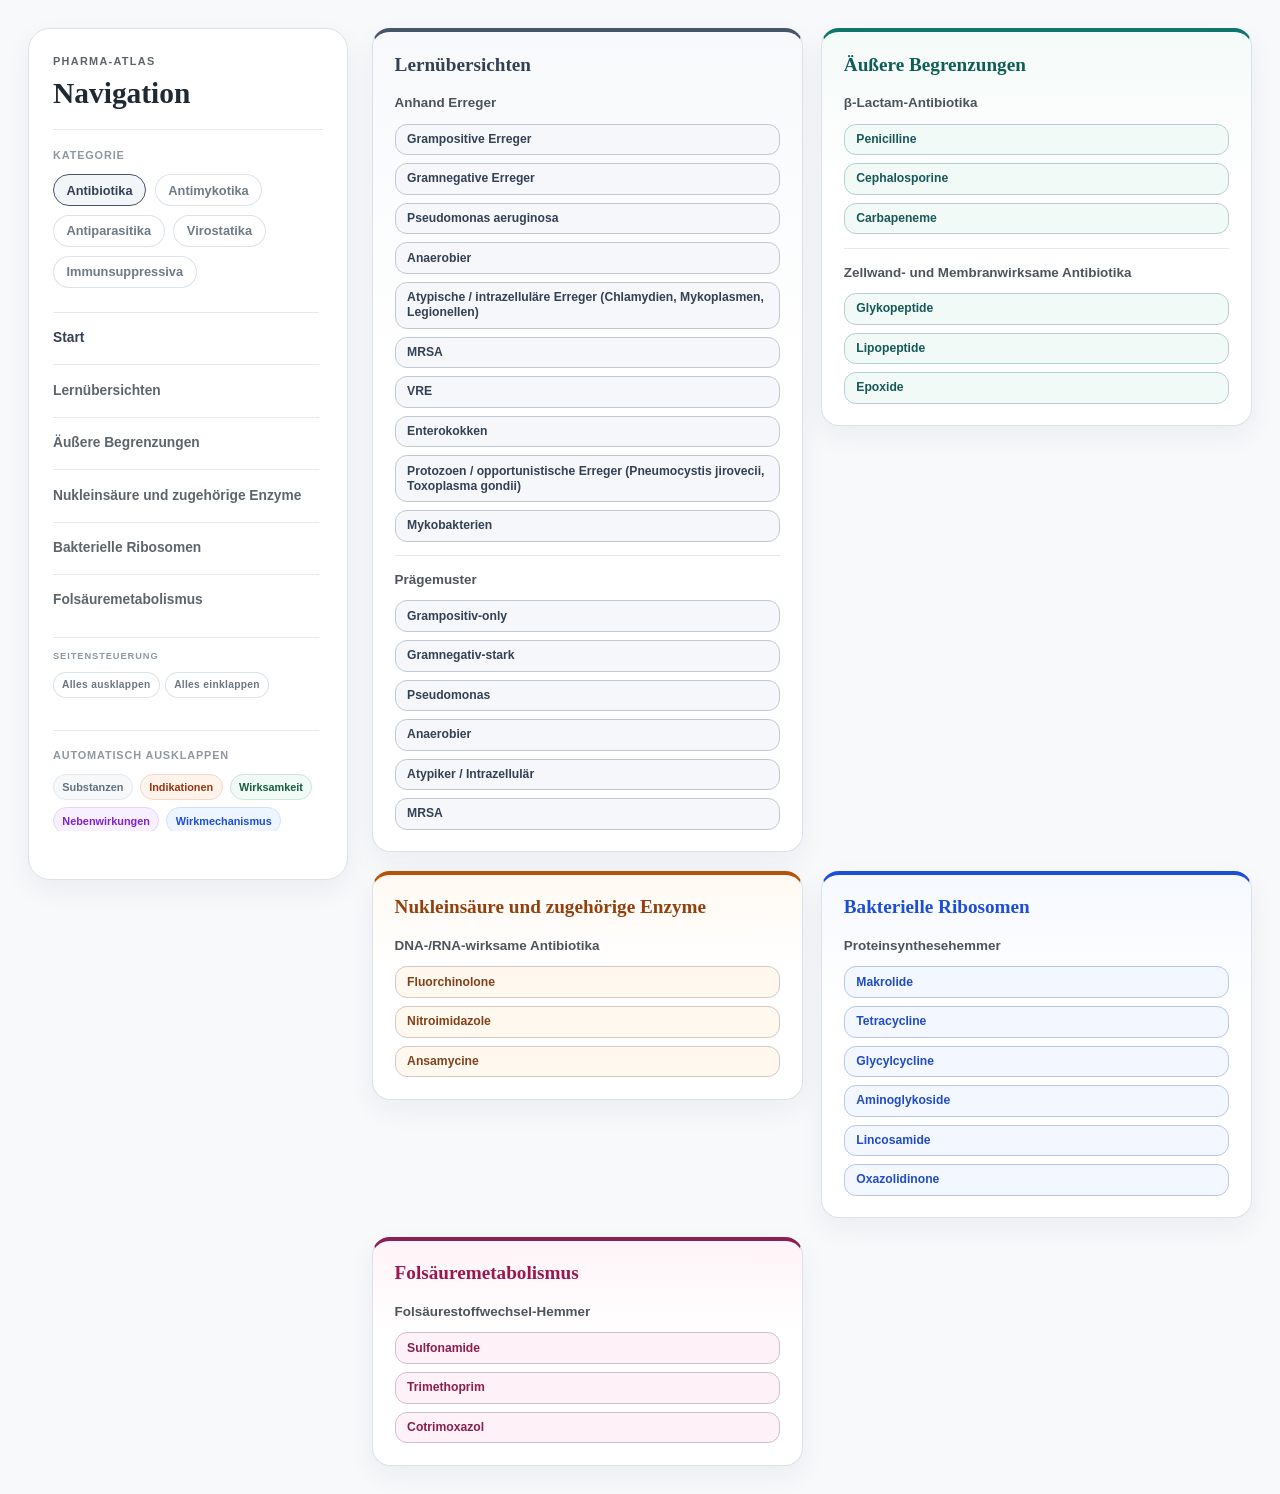
==== commit d547c53e: "feat: ..." ====
--- a/docs/index.html
+++ b/docs/index.html
@@ -3,10 +3,10 @@
     <head>
         <meta charset="UTF-8" />
         <meta name="viewport" content="width=device-width, initial-scale=1.0" />
-        <title>Infektionsatlas</title>
+        <title>Pharma-Atlas</title>
         <meta
             name="description"
-            content="Lernübersicht zu Antibiotika, Antimykotika, Antiparasitika und Virostatika nach Gruppen, Substanzen und typischen Anwendungsgebieten."
+            content="Lernübersicht zu Arzneimittelkategorien im Pharma-Atlas mit klar getrennten Datenquellen pro Kategorie."
         />
         <link rel="stylesheet" href="src/styles.css" />
     </head>
@@ -14,7 +14,7 @@
         <div class="page-shell">
             <aside class="side-panel">
                 <div class="side-panel__brand">
-                    <p class="eyebrow">Infektionsatlas</p>
+                    <p class="eyebrow">Pharma-Atlas</p>
                     <h1>Navigation</h1>
                     <p class="side-panel__intro"></p>
                 </div>
@@ -28,16 +28,43 @@
                 ></nav>
             </aside>
 
-            <main class="content">
-                <header class="hero panel" id="top" data-nav-anchor>
-                    <div class="hero__copy" id="hero-copy"></div>
-                </header>
-
+            <main class="content" id="top">
                 <section class="group-library" id="group-library"></section>
             </main>
         </div>
 
-        <script src="src/data/antibioticData.js"></script>
+        <script src="src/data/shared.js"></script>
+        <script src="src/data/categories/antibiotika/semanticTags.js"></script>
+        <script src="src/data/categories/antibiotika/learning.js"></script>
+        <script src="src/data/categories/antibiotika/groups/aeussere-begrenzungen.js"></script>
+        <script src="src/data/categories/antibiotika/groups/nukleinsaeure-und-enzym.js"></script>
+        <script src="src/data/categories/antibiotika/groups/bakterielle-ribosomen.js"></script>
+        <script src="src/data/categories/antibiotika/groups/folsaeuremetabolismus.js"></script>
+        <script src="src/data/categories/antibiotika/index.js"></script>
+        <script src="src/data/categories/antimykotika/semanticTags.js"></script>
+        <script src="src/data/categories/antimykotika/learning.js"></script>
+        <script src="src/data/categories/antimykotika/groups/azol-antimykotika.js"></script>
+        <script src="src/data/categories/antimykotika/groups/polyen-antimykotika.js"></script>
+        <script src="src/data/categories/antimykotika/groups/echinocandine.js"></script>
+        <script src="src/data/categories/antimykotika/groups/weitere-antimykotika.js"></script>
+        <script src="src/data/categories/antimykotika/index.js"></script>
+        <script src="src/data/categories/antiparasitika/semanticTags.js"></script>
+        <script src="src/data/categories/antiparasitika/learning.js"></script>
+        <script src="src/data/categories/antiparasitika/groups/antiprotozoika.js"></script>
+        <script src="src/data/categories/antiparasitika/groups/anthelminthika.js"></script>
+        <script src="src/data/categories/antiparasitika/groups/ektoparasitizide.js"></script>
+        <script src="src/data/categories/antiparasitika/index.js"></script>
+        <script src="src/data/categories/virostatika/semanticTags.js"></script>
+        <script src="src/data/categories/virostatika/learning.js"></script>
+        <script src="src/data/categories/virostatika/groups/herpesviridae.js"></script>
+        <script src="src/data/categories/virostatika/groups/influenzaviren.js"></script>
+        <script src="src/data/categories/virostatika/groups/hiv-therapie.js"></script>
+        <script src="src/data/categories/virostatika/groups/hepatitis-b-und-c.js"></script>
+        <script src="src/data/categories/virostatika/index.js"></script>
+        <script src="src/data/categories/immunsuppressiva/semanticTags.js"></script>
+        <script src="src/data/categories/immunsuppressiva/learning.js"></script>
+        <script src="src/data/categories/immunsuppressiva/index.js"></script>
+        <script src="src/data/atlasCollection.js"></script>
         <script src="src/app.js"></script>
     </body>
 </html>
--- a/docs/src/styles.css
+++ b/docs/src/styles.css
@@ -35,30 +35,6 @@
   line-height: 1.5;
 }
 
-body[data-library="antibiotika"] {
-  --library-accent: #0f766e;
-  --library-accent-soft: #e9f6f2;
-  --library-accent-strong: #115e59;
-}
-
-body[data-library="antimykotika"] {
-  --library-accent: #b7791f;
-  --library-accent-soft: #fff5db;
-  --library-accent-strong: #9a670f;
-}
-
-body[data-library="antiparasitika"] {
-  --library-accent: #0f4c81;
-  --library-accent-soft: #e6f0fa;
-  --library-accent-strong: #0b3b63;
-}
-
-body[data-library="virostatika"] {
-  --library-accent: #8b1e3f;
-  --library-accent-soft: #fde8ef;
-  --library-accent-strong: #7a1637;
-}
-
 a {
   color: inherit;
 }
@@ -74,6 +50,7 @@
 .page-shell {
   display: grid;
   grid-template-columns: minmax(280px, 320px) minmax(0, 1fr);
+  align-items: start;
   gap: 1.5rem;
   width: 100%;
   max-width: none;
@@ -92,15 +69,20 @@
   position: sticky;
   top: 1.5rem;
   align-self: start;
+  display: grid;
+  grid-template-rows: auto auto minmax(0, 1fr);
+  gap: 0;
   padding: 1.5rem;
-  height: fit-content;
+  height: calc(100vh - 3rem);
+  max-height: calc(100vh - 3rem);
+  overflow: hidden;
   --accent: var(--library-accent);
   --accent-soft: var(--library-accent-soft);
   --accent-strong: var(--library-accent-strong);
 }
 
 .side-panel__brand h1,
-.hero h2,
+.overview-card h3,
 .overgroup__header h2,
 .content-section__header h3,
 .reference-card h4,
@@ -128,12 +110,10 @@
 }
 
 .side-panel__intro,
-.overgroup__header p,
+.overview-card p,
 .content-section__header p,
 .entry-card__header p,
 .reference-card p,
-.hero__subtitle,
-.hero__note,
 .pearl-card p {
   color: var(--muted);
 }
@@ -151,6 +131,9 @@
   display: grid;
   gap: 1rem;
   margin: 1.5rem 0;
+  min-height: 0;
+  overflow-y: auto;
+  padding-right: 0.25rem;
 }
 
 .library-switcher {
@@ -227,6 +210,12 @@
   border-top: 1px solid rgba(219, 226, 232, 0.7);
 }
 
+.page-nav__bucket-panel--compact {
+  gap: 0.45rem;
+  margin-top: 0.7rem;
+  padding-top: 0.75rem;
+}
+
 .page-nav__bucket-label {
   margin: 0;
   font-size: 0.68rem;
@@ -246,6 +235,21 @@
   display: flex;
   flex-wrap: wrap;
   gap: 0.45rem;
+}
+
+.page-nav__bucket-panel--compact .page-nav__bucket-label {
+  font-size: 0.58rem;
+  letter-spacing: 0.1em;
+}
+
+.page-nav__bucket-panel--compact .page-nav__global-actions {
+  gap: 0.35rem;
+}
+
+.page-nav__bucket-panel--compact .header-action-button {
+  padding: 0.28rem 0.5rem;
+  font-size: 0.64rem;
+  letter-spacing: 0.03em;
 }
 
 .page-nav__bucket {
@@ -267,6 +271,12 @@
   color: #607180;
 }
 
+.page-nav__bucket[data-info-bucket="indications"] {
+  border-color: #f0d9c6;
+  background: #fff4eb;
+  color: #9a3412;
+}
+
 .page-nav__bucket[data-info-bucket="effectiveness"] {
   border-color: #cce7db;
   background: #f1faf6;
@@ -308,6 +318,12 @@
 .page-nav__bucket[data-info-bucket="substances"]:focus-visible,
 .page-nav__bucket[data-info-bucket="substances"].is-active {
   border-color: #a8b5c0;
+}
+
+.page-nav__bucket[data-info-bucket="indications"]:hover,
+.page-nav__bucket[data-info-bucket="indications"]:focus-visible,
+.page-nav__bucket[data-info-bucket="indications"].is-active {
+  border-color: #b45309;
 }
 
 .page-nav__bucket[data-info-bucket="effectiveness"]:hover,
@@ -360,51 +376,18 @@
 .content {
   display: grid;
   gap: 1.5rem;
-}
-
-.hero {
-  display: grid;
-  gap: 1.25rem;
-}
-
-.hero,
+  align-self: start;
+  align-content: start;
+}
+
 .overgroup {
   padding: 1.65rem;
 }
 
-.hero__copy {
-  width: 100%;
-}
-
-.hero__header-row {
-  display: flex;
-  align-items: flex-start;
-  justify-content: space-between;
-  gap: 1rem;
-  width: 100%;
-}
-
-.hero__heading-group {
-  min-width: 0;
-  max-width: 60rem;
-}
-
-.hero h2 {
-  font-size: clamp(1.8rem, 3.7vw, 2.6rem);
-  margin-bottom: 0.7rem;
-}
-
-.overgroup__header h2 {
-  font-size: clamp(1.45rem, 2.3vw, 1.8rem);
-}
-
-.hero__subtitle {
-  margin-top: 0;
-  font-size: 0.96rem;
-}
-
-.hero__note {
-  margin-bottom: 0;
+.overgroup {
+  --accent: var(--library-accent);
+  --accent-soft: var(--library-accent-soft);
+  --accent-strong: var(--library-accent-strong);
 }
 
 .header-action-button {
@@ -426,30 +409,12 @@
   border-color: rgba(97, 112, 124, 0.45);
 }
 
-.section-action-button {
-  padding: 0.42rem 0.72rem;
-  border: 1px solid color-mix(in srgb, var(--accent) 18%, var(--line));
-  border-radius: 999px;
-  background: color-mix(in srgb, var(--accent-soft) 52%, white 48%);
-  color: color-mix(in srgb, var(--accent-strong) 78%, #334155 22%);
-  font: inherit;
-  font-size: 0.74rem;
-  font-weight: 650;
-  letter-spacing: 0.02em;
-  cursor: pointer;
-}
-
-.section-action-button:hover,
-.section-action-button:focus-visible {
-  border-color: color-mix(in srgb, var(--accent) 42%, var(--line));
-  background: color-mix(in srgb, var(--accent-soft) 68%, white 32%);
-}
-
 .reference-grid,
 .pearl-grid,
 .entry-grid {
   display: grid;
   gap: 0.9rem;
+  align-items: start;
 }
 
 .reference-grid {
@@ -462,6 +427,7 @@
 
 .reference-card,
 .pearl-card,
+.overview-card,
 .content-section,
 .entry-card,
 .variant-card {
@@ -469,7 +435,7 @@
   border: 1px solid var(--line);
   border-radius: var(--radius-lg);
   background: var(--surface);
-  height: 100%;
+  align-self: start;
   align-content: start;
   transition:
     box-shadow 160ms ease,
@@ -482,6 +448,13 @@
   padding: 1.1rem;
 }
 
+.reference-card--empty {
+  align-items: center;
+  min-height: 12rem;
+  border-style: dashed;
+  background: linear-gradient(180deg, #f9fafb, #ffffff);
+}
+
 .reference-card__header {
   width: 100%;
 }
@@ -511,31 +484,155 @@
 .reference-card h4 {
   font-size: 1rem;
   color: var(--accent-strong);
-  min-height: 3.2em;
-}
-
-.reference-card .heading-meta {
-  min-height: 1.2em;
 }
 
 .group-library {
   display: grid;
   gap: 3rem;
+  align-content: start;
+  align-items: start;
+}
+
+.category-overview {
+  display: grid;
+  grid-template-columns: repeat(auto-fit, minmax(300px, 1fr));
+  gap: 1.15rem;
+}
+
+.overview-card {
+  --accent: var(--overview-accent, var(--library-accent));
+  --accent-soft: var(--overview-accent-soft, var(--library-accent-soft));
+  --accent-strong: var(--overview-accent-strong, var(--library-accent-strong));
+  gap: 1.15rem;
+  padding: 1.35rem;
+  border-top: 4px solid var(--accent);
+  background:
+    linear-gradient(180deg, color-mix(in srgb, var(--accent-soft) 48%, white 52%), #ffffff 42%);
+}
+
+.overview-card__header,
+.overview-card__sections {
+  display: grid;
+  gap: 0.85rem;
+}
+
+.overview-card__title-link,
+.overview-card__section-link {
+  text-decoration: none;
+}
+
+.overview-card__title-link h3 {
+  color: var(--accent-strong);
+  font-size: clamp(1.18rem, 1.5vw, 1.42rem);
+}
+
+.overview-card__section {
+  display: grid;
+  gap: 0.65rem;
+  padding-top: 0.85rem;
+  border-top: 1px solid color-mix(in srgb, var(--accent-soft) 45%, var(--line));
+}
+
+.overview-card__section:first-child {
+  padding-top: 0;
+  border-top: none;
+}
+
+.overview-card__section-link {
+  font-size: 0.84rem;
+  font-weight: 700;
+  color: rgba(31, 41, 51, 0.8);
+}
+
+.overview-card__section-link:hover,
+.overview-card__section-link:focus-visible,
+.overview-card__title-link:hover h3,
+.overview-card__title-link:focus-visible h3 {
+  color: var(--accent-strong);
+}
+
+.overview-card__empty {
+  margin: 0;
+  padding: 0.85rem 1rem;
+  border: 1px dashed color-mix(in srgb, var(--accent) 24%, var(--line));
+  border-radius: var(--radius-md);
+  background: rgba(255, 255, 255, 0.75);
+}
+
+.overview-pill-list {
+  display: grid;
+  gap: 0.5rem;
+}
+
+.overgroup__sections > *,
+.entry-grid > *,
+.reference-grid > *,
+.variant-stack > *,
+.overview-pill-list > * {
+  align-self: start;
+}
+
+.overview-pill {
+  display: block;
+  width: 100%;
+  min-height: 0;
+  padding: 0.45rem 0.72rem;
+  border: 1px solid color-mix(in srgb, var(--accent) 18%, var(--line));
+  border-radius: var(--radius-md);
+  background: color-mix(in srgb, var(--accent-soft) 60%, white 40%);
+  color: color-mix(in srgb, var(--accent-strong) 84%, #334155 16%);
+  text-decoration: none;
+  font-size: 0.76rem;
+  font-weight: 700;
+  line-height: 1.25;
+  text-align: left;
+  transition: border-color 140ms ease, background-color 140ms ease, color 140ms ease;
+}
+
+.overview-pill:hover,
+.overview-pill:focus-visible {
+  border-color: color-mix(in srgb, var(--accent) 44%, var(--line));
+  background: color-mix(in srgb, var(--accent-soft) 74%, white 26%);
+}
+
+.overgroup {
+  display: grid;
+  gap: 1.8rem;
+  align-self: start;
+  align-content: start;
 }
 
 .overgroup {
   border-left: 4px solid var(--accent);
-  display: grid;
-  gap: 1.8rem;
   background:
     linear-gradient(180deg, rgba(255, 255, 255, 0.98), var(--surface) 44%);
 }
 
+.overgroup__content {
+  display: grid;
+  gap: 1.8rem;
+  align-content: start;
+}
+
 .overgroup__header {
-  width: 100%;
-}
-
-.overgroup__heading,
+  display: grid;
+  gap: 0.55rem;
+  padding-bottom: 0.25rem;
+  border-bottom: 1px solid color-mix(in srgb, var(--accent-soft) 45%, var(--line));
+}
+
+.overgroup__header h2 {
+  margin: 0;
+  color: var(--accent-strong);
+  font-size: clamp(1.4rem, 2vw, 1.75rem);
+}
+
+.overgroup__header p {
+  margin: 0;
+  max-width: 60rem;
+  color: var(--muted);
+}
+
 .content-section__heading {
   display: flex;
   align-items: flex-start;
@@ -543,32 +640,11 @@
   gap: 1rem;
 }
 
-.overgroup__heading {
-  flex-wrap: wrap;
-}
-
-.overgroup__heading-copy,
 .content-section__heading-copy {
   min-width: 0;
-}
-
-.overgroup__heading-copy {
-  max-width: 60rem;
-}
-
-.overgroup__action-row {
-  display: flex;
-  flex: 0 0 auto;
-  flex-wrap: wrap;
-  justify-content: flex-end;
-  gap: 0.55rem;
-}
-
-.content-section__heading-copy {
   max-width: 48rem;
 }
 
-.overgroup__header p,
 .content-section__header p,
 .entry-card__header p {
   margin: 0;
@@ -582,6 +658,7 @@
   grid-template-columns: repeat(auto-fit, minmax(360px, 1fr));
   gap: 1.9rem;
   align-items: start;
+  align-content: start;
 }
 
 .collapse-toggle {
@@ -610,7 +687,6 @@
   transition: transform 140ms ease;
 }
 
-[data-collapsible][data-collapsed="false"] > .overgroup__header .collapse-toggle__icon,
 [data-collapsible][data-collapsed="false"] > .content-section__header .collapse-toggle__icon,
 [data-collapsible][data-collapsed="false"] > .reference-card__header .collapse-toggle__icon,
 [data-collapsible][data-collapsed="false"] > .entry-card__header .collapse-toggle__icon,
@@ -681,6 +757,13 @@
     0 12px 26px rgba(31, 41, 51, 0.035);
 }
 
+.content-section--bare {
+  padding: 0;
+  border: none;
+  background: transparent;
+  box-shadow: none;
+}
+
 .content-section--wide {
   grid-column: 1 / -1;
 }
@@ -705,12 +788,10 @@
 .entry-card__header h4 {
   font-size: clamp(0.98rem, 1.25vw, 1.14rem);
   line-height: 1.02;
-  min-height: 2.15em;
 }
 
 .variant-card h5 {
   font-size: 0.92rem;
-  min-height: 2.45em;
 }
 
 .semantic-tags {
@@ -741,14 +822,18 @@
   display: grid;
   grid-template-columns: repeat(auto-fit, minmax(var(--entry-min-width), 1fr));
   gap: 1.15rem;
+  align-items: start;
 }
 
 .entry-card {
   display: grid;
+  grid-column: 1 / -1;
   gap: 1rem;
   padding: 1.15rem;
   background: var(--surface);
   box-shadow: 0 8px 20px rgba(31, 41, 51, 0.04);
+  align-self: start;
+  height: auto;
 }
 
 .entry-card__heading {
@@ -765,6 +850,21 @@
 .entry-card__body {
   display: grid;
   gap: 1rem;
+  align-content: start;
+}
+
+.entry-card--inline {
+  grid-column: auto;
+  gap: 0.9rem;
+  padding: 0;
+  border: none;
+  background: transparent;
+  box-shadow: none;
+}
+
+.entry-card__inline-copy {
+  margin: 0;
+  color: var(--muted);
 }
 
 .content .reference-card:hover,
@@ -781,36 +881,45 @@
 
 .entry-card__header {
   display: grid;
-  gap: 0.35rem;
-  padding: 0.9rem 1rem 0.95rem;
-  border-radius: 14px;
-  border: 1px solid var(--accent-soft);
-  border-left: 6px solid var(--accent);
-  background: linear-gradient(180deg, var(--accent-soft), rgba(255, 255, 255, 0.96));
+  gap: 0.5rem;
+  padding: 0 0 0.95rem;
+  border-bottom: 1px solid color-mix(in srgb, var(--accent-soft) 52%, var(--line));
 }
 
 .entry-card__eyebrow {
   margin: 0;
-  font-size: 0.62rem;
-  font-weight: 500;
-  letter-spacing: 0.04em;
+  display: block;
+  font-size: 0.54rem;
+  font-weight: 600;
+  letter-spacing: 0.1em;
   text-transform: uppercase;
-  color: rgba(51, 65, 85, 0.62);
+  color: color-mix(in srgb, var(--accent-strong) 48%, #64748b 52%);
 }
 
 .entry-card__header .entry-card__eyebrow {
-  font-size: 0.62rem;
   line-height: 1.1;
-  color: rgba(51, 65, 85, 0.62);
 }
 
 .entry-card__header p {
   max-width: 36rem;
 }
 
+.overview-card,
+.reference-card,
+.pearl-card,
+.content-section,
+.variant-card {
+  height: auto;
+}
+
 .variant-stack {
   display: grid;
   gap: 1rem;
+  align-items: start;
+}
+
+.variant-stack--balanced {
+  grid-template-columns: repeat(var(--variant-columns, 1), minmax(0, 1fr));
 }
 
 .variant-card {
@@ -873,7 +982,6 @@
   --fact-accent: #c7d1d9;
   background: #fafbfd;
   border-color: #e6ebf0;
-  margin-top: auto;
 }
 
 .info-block--substances {
@@ -882,6 +990,12 @@
   border-color: #e2e8ee;
 }
 
+.info-block--indications {
+  --fact-accent: #b45309;
+  background: #fff4eb;
+  border-color: #f0d9c6;
+}
+
 .info-block--side-effects {
   --fact-accent: #9333ea;
   background: #f8f0ff;
@@ -914,6 +1028,10 @@
 .info-block--substances .info-block__title {
   color: #607180;
   background: rgba(255, 255, 255, 0.82);
+}
+
+.info-block--indications .info-block__title {
+  color: #9a3412;
 }
 
 .info-block--side-effects .info-block__title {
@@ -935,6 +1053,12 @@
   font-weight: 800;
   letter-spacing: 0.1em;
   text-transform: uppercase;
+}
+
+.reference-empty-state {
+  margin: 0;
+  color: var(--muted);
+  text-align: center;
 }
 
 .info-subsection {
@@ -1073,7 +1197,17 @@
   padding: 0.48rem 0.7rem;
   border: 1px solid var(--line);
   border-radius: 12px;
-  background: #ffffff;
+  color: var(--link-accent-strong, var(--accent-strong));
+  border-color: color-mix(
+    in srgb,
+    var(--link-accent-soft, var(--accent-soft)) 78%,
+    white 22%
+  );
+  background: color-mix(
+    in srgb,
+    var(--link-accent-soft, var(--accent-soft)) 60%,
+    white 40%
+  );
   text-decoration: none;
   transition: border-color 140ms ease, background-color 140ms ease;
 }
@@ -1089,108 +1223,6 @@
   line-height: 1.2;
   color: rgba(97, 112, 124, 0.9);
   min-height: 1.2em;
-}
-
-.wirkstoff-link[data-tone="aeussere-begrenzungen"] {
-  color: #115e59;
-  border-color: #b8e2da;
-  background: #edf9f6;
-}
-
-.wirkstoff-link[data-tone="nukleinsaeure-und-enzym"] {
-  color: #92400e;
-  border-color: #f1d2b0;
-  background: #fff4e8;
-}
-
-.wirkstoff-link[data-tone="bakterielle-ribosomen"] {
-  color: #1d4ed8;
-  border-color: #c9dcff;
-  background: #eef4ff;
-}
-
-.wirkstoff-link[data-tone="folsaeuremetabolismus"] {
-  color: #9d174d;
-  border-color: #f2bfd5;
-  background: #fff0f6;
-}
-
-.wirkstoff-link[data-tone="azol-antimykotika"] {
-  color: #a16207;
-  border-color: #efd59c;
-  background: #fff8e1;
-}
-
-.wirkstoff-link[data-tone="polyen-antimykotika"] {
-  color: #0f766e;
-  border-color: #b8e2da;
-  background: #edf9f6;
-}
-
-.wirkstoff-link[data-tone="echinocandine"] {
-  color: #1d4ed8;
-  border-color: #c9dcff;
-  background: #eef4ff;
-}
-
-.wirkstoff-link[data-tone="weitere-antimykotika"] {
-  color: #9d174d;
-  border-color: #f2bfd5;
-  background: #fff0f6;
-}
-
-.wirkstoff-link[data-tone="antiparasitika-lernuebersichten"] {
-  color: #334155;
-  border-color: #d6dee6;
-  background: #f3f6f9;
-}
-
-.wirkstoff-link[data-tone="antiprotozoika"] {
-  color: #0f4c81;
-  border-color: #bfd7ef;
-  background: #edf5fc;
-}
-
-.wirkstoff-link[data-tone="anthelminthika"] {
-  color: #9a670f;
-  border-color: #efd59c;
-  background: #fff8e1;
-}
-
-.wirkstoff-link[data-tone="ektoparasitizide"] {
-  color: #7c2d12;
-  border-color: #f0c9ba;
-  background: #fff1eb;
-}
-
-.wirkstoff-link[data-tone="virostatika-lernuebersichten"] {
-  color: #334155;
-  border-color: #d6dee6;
-  background: #f3f6f9;
-}
-
-.wirkstoff-link[data-tone="herpesviridae"] {
-  color: #7a1637;
-  border-color: #f0bfd0;
-  background: #fff0f5;
-}
-
-.wirkstoff-link[data-tone="influenzaviren"] {
-  color: #0f4c81;
-  border-color: #bfd7ef;
-  background: #edf5fc;
-}
-
-.wirkstoff-link[data-tone="hiv-therapie"] {
-  color: #7c3aed;
-  border-color: #d9c7fb;
-  background: #f5efff;
-}
-
-.wirkstoff-link[data-tone="hepatitis-b-und-c"] {
-  color: #9a670f;
-  border-color: #efd59c;
-  background: #fff8e1;
 }
 
 .wirkstoff-link:hover,
@@ -1270,120 +1302,6 @@
   color: var(--ink);
 }
 
-[data-group="lernuebersichten"] {
-  --accent: #475569;
-  --accent-soft: #eef2f7;
-  --accent-strong: #334155;
-}
-
-[data-group="aeussere-begrenzungen"] {
-  --accent: #0f766e;
-  --accent-soft: #e9f6f2;
-  --accent-strong: #115e59;
-}
-
-[data-group="nukleinsaeure-und-enzym"] {
-  --accent: #b45309;
-  --accent-soft: #fff3e4;
-  --accent-strong: #92400e;
-}
-
-[data-group="bakterielle-ribosomen"] {
-  --accent: #1d4ed8;
-  --accent-soft: #ebf2ff;
-  --accent-strong: #1d4ed8;
-}
-
-[data-group="folsaeuremetabolismus"] {
-  --accent: #8b1e54;
-  --accent-soft: #fde7f1;
-  --accent-strong: #9d174d;
-}
-
-[data-group="antimykotika-lernuebersichten"] {
-  --accent: #475569;
-  --accent-soft: #eef2f7;
-  --accent-strong: #334155;
-}
-
-[data-group="azol-antimykotika"] {
-  --accent: #b7791f;
-  --accent-soft: #fff5db;
-  --accent-strong: #9a670f;
-}
-
-[data-group="polyen-antimykotika"] {
-  --accent: #0f766e;
-  --accent-soft: #e9f6f2;
-  --accent-strong: #115e59;
-}
-
-[data-group="echinocandine"] {
-  --accent: #1d4ed8;
-  --accent-soft: #ebf2ff;
-  --accent-strong: #1d4ed8;
-}
-
-[data-group="weitere-antimykotika"] {
-  --accent: #8b1e54;
-  --accent-soft: #fde7f1;
-  --accent-strong: #9d174d;
-}
-
-[data-group="antiparasitika-lernuebersichten"] {
-  --accent: #475569;
-  --accent-soft: #eef2f7;
-  --accent-strong: #334155;
-}
-
-[data-group="antiprotozoika"] {
-  --accent: #0f4c81;
-  --accent-soft: #e6f0fa;
-  --accent-strong: #0b3b63;
-}
-
-[data-group="anthelminthika"] {
-  --accent: #b7791f;
-  --accent-soft: #fff5db;
-  --accent-strong: #9a670f;
-}
-
-[data-group="ektoparasitizide"] {
-  --accent: #9a3412;
-  --accent-soft: #ffefe8;
-  --accent-strong: #7c2d12;
-}
-
-[data-group="virostatika-lernuebersichten"] {
-  --accent: #475569;
-  --accent-soft: #eef2f7;
-  --accent-strong: #334155;
-}
-
-[data-group="herpesviridae"] {
-  --accent: #8b1e3f;
-  --accent-soft: #fde8ef;
-  --accent-strong: #7a1637;
-}
-
-[data-group="influenzaviren"] {
-  --accent: #0f4c81;
-  --accent-soft: #e6f0fa;
-  --accent-strong: #0b3b63;
-}
-
-[data-group="hiv-therapie"] {
-  --accent: #7c3aed;
-  --accent-soft: #f5efff;
-  --accent-strong: #6d28d9;
-}
-
-[data-group="hepatitis-b-und-c"] {
-  --accent: #b7791f;
-  --accent-soft: #fff5db;
-  --accent-strong: #9a670f;
-}
-
 [data-nav-anchor] {
   scroll-margin-top: 1.25rem;
 }
@@ -1539,23 +1457,18 @@
   background: #ebe9ff;
 }
 
-[data-group="lernuebersichten"] .overgroup__sections,
-[data-group="antimykotika-lernuebersichten"] .overgroup__sections,
-[data-group="antiparasitika-lernuebersichten"] .overgroup__sections,
-[data-group="virostatika-lernuebersichten"] .overgroup__sections {
+.overgroup--learning .overgroup__sections {
   grid-template-columns: 1fr;
   gap: 2.4rem;
 }
 
-[data-group="lernuebersichten"] .content-section--quickReference,
-[data-group="antimykotika-lernuebersichten"] .content-section--quickReference,
-[data-group="antiparasitika-lernuebersichten"] .content-section--quickReference,
-[data-group="virostatika-lernuebersichten"] .content-section--quickReference {
+.overgroup--learning .content-section--quickReference {
   min-width: 0;
 }
 
 .content-section--quickReference .reference-grid {
   grid-template-columns: repeat(auto-fit, minmax(300px, 1fr));
+  align-items: start;
 }
 
 @media (min-width: 1400px) {
@@ -1575,7 +1488,7 @@
 }
 
 .entry-card--variant-family .variant-stack {
-  grid-template-columns: repeat(auto-fit, minmax(250px, 1fr));
+  align-items: start;
 }
 
 #zellwand-und-membranwirksame-antibiotika .entry-grid {
@@ -1622,12 +1535,18 @@
 
   .side-panel {
     position: static;
+    grid-template-rows: none;
+    height: auto;
+    max-height: none;
+    overflow: visible;
   }
 
-  [data-group="lernuebersichten"] .overgroup__sections,
-  [data-group="antimykotika-lernuebersichten"] .overgroup__sections,
-  [data-group="antiparasitika-lernuebersichten"] .overgroup__sections,
-  [data-group="virostatika-lernuebersichten"] .overgroup__sections {
+  .page-nav {
+    overflow: visible;
+    padding-right: 0;
+  }
+
+  .overgroup--learning .overgroup__sections {
     grid-template-columns: 1fr;
   }
 }
@@ -1639,18 +1558,8 @@
   }
 
   .side-panel,
-  .hero,
   .overgroup {
     padding: 1rem;
-  }
-
-  .hero__header-row {
-    flex-direction: column;
-  }
-
-  .overgroup__action-row {
-    width: 100%;
-    justify-content: flex-start;
   }
 
   .entry-grid,
@@ -1658,4 +1567,8 @@
   .pearl-grid {
     grid-template-columns: 1fr;
   }
-}
+
+  .variant-stack--balanced {
+    grid-template-columns: 1fr;
+  }
+}
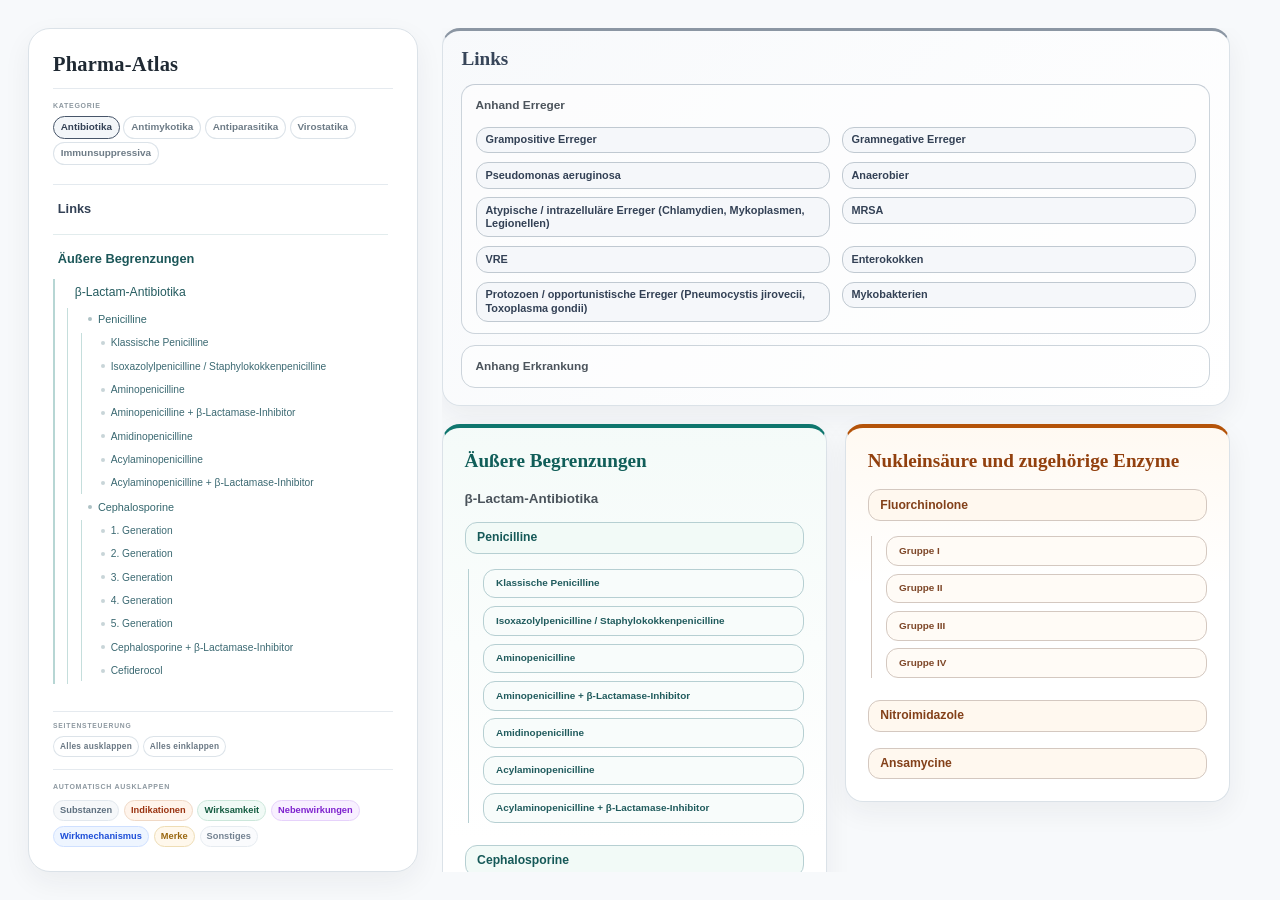
==== commit 8a5fe7e1: "feat: ..." ====
--- a/docs/index.html
+++ b/docs/index.html
@@ -14,8 +14,7 @@
         <div class="page-shell">
             <aside class="side-panel">
                 <div class="side-panel__brand">
-                    <p class="eyebrow">Pharma-Atlas</p>
-                    <h1>Navigation</h1>
+                    <h1>Pharma-Atlas</h1>
                     <p class="side-panel__intro"></p>
                 </div>
 
@@ -26,6 +25,8 @@
                     id="page-nav"
                     aria-label="Seitennavigation"
                 ></nav>
+
+                <div id="page-nav-controls"></div>
             </aside>
 
             <main class="content" id="top">
@@ -34,33 +35,94 @@
         </div>
 
         <script src="src/data/shared.js"></script>
+        
+        <!-- Antibiotika -->
         <script src="src/data/categories/antibiotika/semanticTags.js"></script>
         <script src="src/data/categories/antibiotika/learning.js"></script>
-        <script src="src/data/categories/antibiotika/groups/aeussere-begrenzungen.js"></script>
-        <script src="src/data/categories/antibiotika/groups/nukleinsaeure-und-enzym.js"></script>
-        <script src="src/data/categories/antibiotika/groups/bakterielle-ribosomen.js"></script>
-        <script src="src/data/categories/antibiotika/groups/folsaeuremetabolismus.js"></script>
+        <!-- Antibiotika: Aeussere Begrenzungen entries -->
+        <script src="src/data/categories/antibiotika/groups/aeussere-begrenzungen/entries/penicilline.js"></script>
+        <script src="src/data/categories/antibiotika/groups/aeussere-begrenzungen/entries/cephalosporine.js"></script>
+        <script src="src/data/categories/antibiotika/groups/aeussere-begrenzungen/entries/carbapeneme.js"></script>
+        <script src="src/data/categories/antibiotika/groups/aeussere-begrenzungen/entries/glykopeptide.js"></script>
+        <script src="src/data/categories/antibiotika/groups/aeussere-begrenzungen/entries/lipopeptide.js"></script>
+        <script src="src/data/categories/antibiotika/groups/aeussere-begrenzungen/entries/epoxide.js"></script>
+        <script src="src/data/categories/antibiotika/groups/aeussere-begrenzungen/_main.js"></script>
+        <!-- Antibiotika: Nukleinsaeure entries -->
+        <script src="src/data/categories/antibiotika/groups/nukleinsaeure-und-enzym/entries/fluorchinolone.js"></script>
+        <script src="src/data/categories/antibiotika/groups/nukleinsaeure-und-enzym/entries/nitroimidazole.js"></script>
+        <script src="src/data/categories/antibiotika/groups/nukleinsaeure-und-enzym/entries/ansamycine.js"></script>
+        <script src="src/data/categories/antibiotika/groups/nukleinsaeure-und-enzym/_main.js"></script>
+        <!-- Antibiotika: Bakterielle Ribosomen entries -->
+        <script src="src/data/categories/antibiotika/groups/bakterielle-ribosomen/entries/makrolide.js"></script>
+        <script src="src/data/categories/antibiotika/groups/bakterielle-ribosomen/entries/tetracycline.js"></script>
+        <script src="src/data/categories/antibiotika/groups/bakterielle-ribosomen/entries/glycylcycline.js"></script>
+        <script src="src/data/categories/antibiotika/groups/bakterielle-ribosomen/entries/aminoglykoside.js"></script>
+        <script src="src/data/categories/antibiotika/groups/bakterielle-ribosomen/entries/lincosamide.js"></script>
+        <script src="src/data/categories/antibiotika/groups/bakterielle-ribosomen/entries/oxazolidinone.js"></script>
+        <script src="src/data/categories/antibiotika/groups/bakterielle-ribosomen/_main.js"></script>
+        <!-- Antibiotika: Folsaeuremetabolismus entries -->
+        <script src="src/data/categories/antibiotika/groups/folsaeuremetabolismus/entries/sulfonamide.js"></script>
+        <script src="src/data/categories/antibiotika/groups/folsaeuremetabolismus/entries/trimethoprim.js"></script>
+        <script src="src/data/categories/antibiotika/groups/folsaeuremetabolismus/entries/cotrimoxazol.js"></script>
+        <script src="src/data/categories/antibiotika/groups/folsaeuremetabolismus/_main.js"></script>
         <script src="src/data/categories/antibiotika/index.js"></script>
+        
+        <!-- Antimykotika -->
         <script src="src/data/categories/antimykotika/semanticTags.js"></script>
         <script src="src/data/categories/antimykotika/learning.js"></script>
-        <script src="src/data/categories/antimykotika/groups/azol-antimykotika.js"></script>
-        <script src="src/data/categories/antimykotika/groups/polyen-antimykotika.js"></script>
-        <script src="src/data/categories/antimykotika/groups/echinocandine.js"></script>
-        <script src="src/data/categories/antimykotika/groups/weitere-antimykotika.js"></script>
+        <script src="src/data/categories/antimykotika/groups/azol-antimykotika/entries/imidazole.js"></script>
+        <script src="src/data/categories/antimykotika/groups/azol-antimykotika/entries/triazole.js"></script>
+        <script src="src/data/categories/antimykotika/groups/azol-antimykotika/_main.js"></script>
+        <script src="src/data/categories/antimykotika/groups/polyen-antimykotika/entries/polyen-antimykotika.js"></script>
+        <script src="src/data/categories/antimykotika/groups/polyen-antimykotika/_main.js"></script>
+        <script src="src/data/categories/antimykotika/groups/echinocandine/entries/echinocandine.js"></script>
+        <script src="src/data/categories/antimykotika/groups/echinocandine/_main.js"></script>
+        <script src="src/data/categories/antimykotika/groups/weitere-antimykotika/entries/hydroxypyridonderivate.js"></script>
+        <script src="src/data/categories/antimykotika/groups/weitere-antimykotika/entries/allylamine.js"></script>
+        <script src="src/data/categories/antimykotika/groups/weitere-antimykotika/_main.js"></script>
         <script src="src/data/categories/antimykotika/index.js"></script>
+        
+        <!-- Antiparasitika -->
         <script src="src/data/categories/antiparasitika/semanticTags.js"></script>
         <script src="src/data/categories/antiparasitika/learning.js"></script>
-        <script src="src/data/categories/antiparasitika/groups/antiprotozoika.js"></script>
-        <script src="src/data/categories/antiparasitika/groups/anthelminthika.js"></script>
-        <script src="src/data/categories/antiparasitika/groups/ektoparasitizide.js"></script>
+        <script src="src/data/categories/antiparasitika/groups/antiprotozoika/entries/malariatherapeutika.js"></script>
+        <script src="src/data/categories/antiparasitika/groups/antiprotozoika/entries/antimykotika-bei-protozoen.js"></script>
+        <script src="src/data/categories/antiparasitika/groups/antiprotozoika/entries/nitroimidazole-bei-protozoen.js"></script>
+        <script src="src/data/categories/antiparasitika/groups/antiprotozoika/_main.js"></script>
+        <script src="src/data/categories/antiparasitika/groups/anthelminthika/entries/praziquantel.js"></script>
+        <script src="src/data/categories/antiparasitika/groups/anthelminthika/entries/gabaar-aktivatoren.js"></script>
+        <script src="src/data/categories/antiparasitika/groups/anthelminthika/entries/mikrotubuli-inhibitoren.js"></script>
+        <script src="src/data/categories/antiparasitika/groups/anthelminthika/_main.js"></script>
+        <script src="src/data/categories/antiparasitika/groups/ektoparasitizide/entries/natriumkanalaktivatoren.js"></script>
+        <script src="src/data/categories/antiparasitika/groups/ektoparasitizide/entries/reduktoren-der-oberflaechenspannung.js"></script>
+        <script src="src/data/categories/antiparasitika/groups/ektoparasitizide/_main.js"></script>
         <script src="src/data/categories/antiparasitika/index.js"></script>
+        
+        <!-- Virostatika -->
         <script src="src/data/categories/virostatika/semanticTags.js"></script>
         <script src="src/data/categories/virostatika/learning.js"></script>
-        <script src="src/data/categories/virostatika/groups/herpesviridae.js"></script>
-        <script src="src/data/categories/virostatika/groups/influenzaviren.js"></script>
-        <script src="src/data/categories/virostatika/groups/hiv-therapie.js"></script>
-        <script src="src/data/categories/virostatika/groups/hepatitis-b-und-c.js"></script>
+        <script src="src/data/categories/virostatika/groups/herpesviridae/entries/dna-polymerase-inhibitoren.js"></script>
+        <script src="src/data/categories/virostatika/groups/herpesviridae/entries/antisense-oligonukleotide.js"></script>
+        <script src="src/data/categories/virostatika/groups/herpesviridae/_main.js"></script>
+        <script src="src/data/categories/virostatika/groups/influenzaviren/entries/ionenkanalblocker.js"></script>
+        <script src="src/data/categories/virostatika/groups/influenzaviren/entries/neuraminidase-hemmer.js"></script>
+        <script src="src/data/categories/virostatika/groups/influenzaviren/_main.js"></script>
+        <script src="src/data/categories/virostatika/groups/hiv-therapie/entries/nrti.js"></script>
+        <script src="src/data/categories/virostatika/groups/hiv-therapie/entries/nnrti.js"></script>
+        <script src="src/data/categories/virostatika/groups/hiv-therapie/entries/protease-inhibitoren.js"></script>
+        <script src="src/data/categories/virostatika/groups/hiv-therapie/entries/integrase-inhibitoren.js"></script>
+        <script src="src/data/categories/virostatika/groups/hiv-therapie/_main.js"></script>
+        <script src="src/data/categories/virostatika/groups/hepatitis-b-und-c/entries/nukleotidanaloga.js"></script>
+        <script src="src/data/categories/virostatika/groups/hepatitis-b-und-c/entries/nukleosidanaloga.js"></script>
+        <script src="src/data/categories/virostatika/groups/hepatitis-b-und-c/entries/interferon-alpha.js"></script>
+        <script src="src/data/categories/virostatika/groups/hepatitis-b-und-c/entries/ns3-protease-inhibitoren.js"></script>
+        <script src="src/data/categories/virostatika/groups/hepatitis-b-und-c/entries/ns5a-inhibitoren.js"></script>
+        <script src="src/data/categories/virostatika/groups/hepatitis-b-und-c/entries/ns5b-inhibitoren.js"></script>
+        <script src="src/data/categories/virostatika/groups/hepatitis-b-und-c/entries/ribavirin.js"></script>
+        <script src="src/data/categories/virostatika/groups/hepatitis-b-und-c/_main.js"></script>
         <script src="src/data/categories/virostatika/index.js"></script>
+        
+        <!-- Immunsuppressiva -->
         <script src="src/data/categories/immunsuppressiva/semanticTags.js"></script>
         <script src="src/data/categories/immunsuppressiva/learning.js"></script>
         <script src="src/data/categories/immunsuppressiva/index.js"></script>
--- a/docs/src/styles.css
+++ b/docs/src/styles.css
@@ -13,6 +13,7 @@
   --library-accent: #475569;
   --library-accent-soft: #eef2f7;
   --library-accent-strong: #334155;
+  --nav-indent-step: 0.78rem;
 }
 
 *,
@@ -22,12 +23,16 @@
 }
 
 html {
+  height: 100%;
+  overflow: hidden;
   scroll-behavior: smooth;
 }
 
 body {
   margin: 0;
   min-height: 100vh;
+  height: 100%;
+  overflow: hidden;
   color: var(--ink);
   background: var(--bg);
   font-family: "Avenir Next", "Segoe UI", "Helvetica Neue", Arial, sans-serif;
@@ -49,12 +54,15 @@
 
 .page-shell {
   display: grid;
-  grid-template-columns: minmax(280px, 320px) minmax(0, 1fr);
-  align-items: start;
+  grid-template-columns: minmax(340px, 390px) minmax(0, 1fr);
+  grid-template-rows: minmax(0, 1fr);
+  align-items: stretch;
   gap: 1.5rem;
   width: 100%;
+  height: 100vh;
   max-width: none;
   padding: 1.75rem;
+  overflow: hidden;
 }
 
 .side-panel,
@@ -66,15 +74,12 @@
 }
 
 .side-panel {
-  position: sticky;
-  top: 1.5rem;
-  align-self: start;
-  display: grid;
-  grid-template-rows: auto auto minmax(0, 1fr);
+  align-self: stretch;
+  display: grid;
+  grid-template-rows: auto auto minmax(0, 1fr) auto;
   gap: 0;
   padding: 1.5rem;
-  height: calc(100vh - 3rem);
-  max-height: calc(100vh - 3rem);
+  min-height: 0;
   overflow: hidden;
   --accent: var(--library-accent);
   --accent-soft: var(--library-accent-soft);
@@ -87,7 +92,8 @@
 .content-section__header h3,
 .reference-card h4,
 .entry-card h4,
-.variant-card h5 {
+.variant-card h5,
+.substance-card__header h5 {
   margin: 0;
   font-family: "Charter", "Iowan Old Style", "Palatino Linotype", Georgia, serif;
   line-height: 1.1;
@@ -106,7 +112,8 @@
 }
 
 .side-panel__brand h1 {
-  font-size: clamp(1.55rem, 2.3vw, 1.95rem);
+  font-size: clamp(1.05rem, 1.6vw, 1.3rem);
+  letter-spacing: 0.01em;
 }
 
 .side-panel__intro,
@@ -129,38 +136,45 @@
 
 .page-nav {
   display: grid;
-  gap: 1rem;
-  margin: 1.5rem 0;
+  gap: 0.75rem;
+  margin: 1.2rem 0;
   min-height: 0;
+  align-content: start;
+  align-items: start;
   overflow-y: auto;
-  padding-right: 0.25rem;
+  padding-right: 0.3rem;
+}
+
+#page-nav-controls {
+  display: grid;
+  align-content: start;
 }
 
 .library-switcher {
   display: grid;
-  gap: 0.65rem;
-  margin-top: 1.25rem;
-  padding-top: 1.1rem;
+  gap: 0.32rem;
+  margin-top: 0.8rem;
+  padding-top: 0.7rem;
   border-top: 1px solid rgba(219, 226, 232, 0.7);
 }
 
 .library-switcher__list {
   display: flex;
   flex-wrap: wrap;
-  gap: 0.55rem;
+  gap: 0.24rem;
 }
 
 .library-switcher__link {
   display: inline-flex;
   align-items: center;
-  min-height: 2rem;
-  padding: 0.34rem 0.78rem;
+  min-height: 1.4rem;
+  padding: 0.14rem 0.42rem;
   border: 1px solid rgba(219, 226, 232, 0.95);
   border-radius: 999px;
   background: rgba(255, 255, 255, 0.92);
   color: rgba(97, 112, 124, 0.92);
   text-decoration: none;
-  font-size: 0.8rem;
+  font-size: 0.62rem;
   font-weight: 700;
   transition: border-color 140ms ease, background-color 140ms ease, color 140ms ease;
 }
@@ -174,53 +188,93 @@
 }
 
 .page-nav__group {
-  padding-top: 0.9rem;
-  border-top: 1px solid rgba(219, 226, 232, 0.7);
+  align-self: start;
+  padding-top: 0.65rem;
+  border-top: 1px solid color-mix(in srgb, var(--accent-soft) 48%, var(--line));
 }
 
 .page-nav__top {
   display: block;
+  padding: 0.18rem 0.3rem;
+  border-radius: 10px;
   text-decoration: none;
   font-weight: 700;
-  color: rgba(31, 41, 51, 0.72);
-}
-
+  color: color-mix(in srgb, var(--accent-strong) 72%, #334155 28%);
+  transition: background-color 140ms ease, color 140ms ease;
+}
+
+.page-nav__top:hover,
+.page-nav__top:focus-visible,
 .page-nav__top.is-active {
+  background: color-mix(in srgb, var(--accent-soft) 68%, white 32%);
   color: var(--accent-strong);
 }
 
 .page-nav__label {
-  font-size: 0.86rem;
+  font-size: 0.8rem;
   line-height: 1.3;
 }
 
 .page-nav__subnav {
   display: grid;
-  gap: 0.35rem;
-  margin-top: 0.6rem;
-  padding-left: 0.85rem;
-  border-left: 2px solid color-mix(in srgb, var(--accent-soft) 65%, white 35%);
+  gap: 0.28rem;
+  margin-top: 0.45rem;
+  padding-left: var(--nav-indent-step);
+  border-left: 2px solid color-mix(in srgb, var(--accent) 30%, white 70%);
+}
+
+.page-nav__subgroup {
+  display: grid;
+  gap: 0.18rem;
+}
+
+.page-nav__subgroup + .page-nav__subgroup {
+  margin-top: 0.12rem;
+}
+
+.page-nav__subgroup--items-only {
+  gap: 0;
+}
+
+.page-nav__subitems {
+  display: grid;
+  gap: 0.14rem;
+  margin-left: 0;
+  padding-left: var(--nav-indent-step);
+  border-left: 1px solid color-mix(in srgb, var(--accent) 24%, white 76%);
+}
+
+.page-nav__subitems--standalone {
+  margin-left: 0;
+  padding-left: 0;
+  border-left: none;
+}
+
+.page-nav__subitems--nested {
+  margin-top: 0.14rem;
+  margin-left: 0;
+  padding-left: var(--nav-indent-step);
 }
 
 .page-nav__bucket-panel {
   display: grid;
-  gap: 0.65rem;
-  margin-top: 1rem;
-  padding-top: 1rem;
+  gap: 0.45rem;
+  margin-top: 0.75rem;
+  padding-top: 0.75rem;
   border-top: 1px solid rgba(219, 226, 232, 0.7);
 }
 
 .page-nav__bucket-panel--compact {
-  gap: 0.45rem;
-  margin-top: 0.7rem;
-  padding-top: 0.75rem;
+  gap: 0.28rem;
+  margin-top: 0.5rem;
+  padding-top: 0.55rem;
 }
 
 .page-nav__bucket-label {
   margin: 0;
-  font-size: 0.68rem;
+  font-size: 0.44rem;
   font-weight: 700;
-  letter-spacing: 0.08em;
+  letter-spacing: 0.1em;
   text-transform: uppercase;
   color: rgba(97, 112, 124, 0.72);
 }
@@ -228,41 +282,43 @@
 .page-nav__bucket-list {
   display: flex;
   flex-wrap: wrap;
-  gap: 0.45rem;
+  gap: 0.3rem;
 }
 
 .page-nav__global-actions {
   display: flex;
   flex-wrap: wrap;
-  gap: 0.45rem;
+  gap: 0.28rem;
 }
 
 .page-nav__bucket-panel--compact .page-nav__bucket-label {
-  font-size: 0.58rem;
-  letter-spacing: 0.1em;
+  font-size: 0.42rem;
+  letter-spacing: 0.12em;
 }
 
 .page-nav__bucket-panel--compact .page-nav__global-actions {
-  gap: 0.35rem;
+  gap: 0.22rem;
 }
 
 .page-nav__bucket-panel--compact .header-action-button {
-  padding: 0.28rem 0.5rem;
-  font-size: 0.64rem;
+  padding: 0.18rem 0.38rem;
+  font-size: 0.52rem;
   letter-spacing: 0.03em;
+  min-height: 1.35rem;
 }
 
 .page-nav__bucket {
-  padding: 0.26rem 0.52rem;
+  padding: 0.16rem 0.38rem;
   border: 1px solid rgba(219, 226, 232, 0.95);
   border-radius: 999px;
   background: rgba(255, 255, 255, 0.92);
   color: rgba(97, 112, 124, 0.92);
   font: inherit;
-  font-size: 0.68rem;
+  font-size: 0.58rem;
   font-weight: 620;
   cursor: pointer;
   transition: background-color 140ms ease, border-color 140ms ease, color 140ms ease;
+  min-height: 1.3rem;
 }
 
 .page-nav__bucket[data-info-bucket="substances"] {
@@ -358,12 +414,12 @@
 
 .page-nav__sub-link {
   display: block;
-  padding: 0.34rem 0.58rem;
+  padding: 0.24rem 0.45rem;
   border-radius: 10px;
   text-decoration: none;
-  color: rgba(97, 112, 124, 0.78);
+  color: color-mix(in srgb, var(--accent-strong) 64%, #475569 36%);
   transition: background-color 140ms ease, color 140ms ease;
-  font-size: 0.84rem;
+  font-size: 0.76rem;
 }
 
 .page-nav__sub-link:hover,
@@ -373,10 +429,47 @@
   color: var(--accent-strong);
 }
 
+.page-nav__sub-link--entry {
+  display: grid;
+  grid-template-columns: auto minmax(0, 1fr);
+  align-items: center;
+  gap: 0.36rem;
+  padding: 0.18rem 0.42rem;
+  font-size: 0.68rem;
+  color: color-mix(in srgb, var(--accent-strong) 58%, #64748b 42%);
+}
+
+.page-nav__sub-link--entry::before {
+  content: "";
+  width: 0.28rem;
+  height: 0.28rem;
+  border-radius: 999px;
+  background: currentColor;
+  opacity: 0.4;
+}
+
+.page-nav__sub-link--nested {
+  font-size: 0.64rem;
+  color: color-mix(in srgb, var(--accent-strong) 50%, #64748b 50%);
+}
+
+.page-nav__sub-link--nested::before {
+  width: 0.24rem;
+  height: 0.24rem;
+  opacity: 0.28;
+}
+
 .content {
   display: grid;
   gap: 1.5rem;
-  align-self: start;
+  align-self: stretch;
+  justify-self: stretch;
+  width: 100%;
+  min-height: 0;
+  overflow-y: auto;
+  overscroll-behavior: contain;
+  scrollbar-gutter: stable;
+  padding-right: 0.45rem;
   align-content: start;
 }
 
@@ -392,13 +485,13 @@
 
 .header-action-button {
   flex: 0 0 auto;
-  padding: 0.5rem 0.8rem;
+  padding: 0.38rem 0.62rem;
   border: 1px solid rgba(219, 226, 232, 0.95);
   border-radius: 999px;
   background: rgba(255, 255, 255, 0.86);
   color: rgba(97, 112, 124, 0.95);
   font: inherit;
-  font-size: 0.76rem;
+  font-size: 0.68rem;
   font-weight: 700;
   letter-spacing: 0.04em;
   cursor: pointer;
@@ -489,6 +582,10 @@
 .group-library {
   display: grid;
   gap: 3rem;
+  justify-self: stretch;
+  width: 100%;
+  min-height: min-content;
+  padding-bottom: 0.2rem;
   align-content: start;
   align-items: start;
 }
@@ -497,6 +594,20 @@
   display: grid;
   grid-template-columns: repeat(auto-fit, minmax(300px, 1fr));
   gap: 1.15rem;
+  justify-self: stretch;
+  width: 100%;
+  justify-items: stretch;
+  align-items: stretch;
+}
+
+@media (min-width: 1320px) {
+  .category-overview:has(> .overview-card:nth-child(4):last-child) {
+    grid-template-columns: repeat(3, minmax(0, 1fr));
+  }
+
+  .category-overview:has(.overview-card:nth-child(5)) {
+    grid-template-columns: repeat(4, minmax(0, 1fr));
+  }
 }
 
 .overview-card {
@@ -510,10 +621,38 @@
     linear-gradient(180deg, color-mix(in srgb, var(--accent-soft) 48%, white 52%), #ffffff 42%);
 }
 
+.overview-card--learning {
+  grid-column: 1 / -1;
+  gap: 0.95rem;
+  padding: 1.05rem 1.15rem;
+  border-top-width: 3px;
+  border-top-color: color-mix(in srgb, var(--accent) 54%, var(--line));
+  background:
+    linear-gradient(
+      135deg,
+      color-mix(in srgb, var(--accent-soft) 46%, white 54%),
+      color-mix(in srgb, var(--accent-soft) 18%, white 82%) 58%,
+      #ffffff
+    );
+}
+
 .overview-card__header,
 .overview-card__sections {
   display: grid;
   gap: 0.85rem;
+}
+
+.overview-card--learning .overview-card__header {
+  gap: 0.28rem;
+}
+
+.overview-card__eyebrow {
+  margin: 0;
+  font-size: 0.62rem;
+  font-weight: 800;
+  letter-spacing: 0.16em;
+  text-transform: uppercase;
+  color: color-mix(in srgb, var(--accent-strong) 58%, #64748b 42%);
 }
 
 .overview-card__title-link,
@@ -526,16 +665,45 @@
   font-size: clamp(1.18rem, 1.5vw, 1.42rem);
 }
 
+.overview-card--learning .overview-card__title-link h3 {
+  font-size: clamp(1.18rem, 1.5vw, 1.42rem);
+  color: color-mix(in srgb, var(--accent-strong) 78%, #475569 22%);
+}
+
+.overview-card--learning .overview-card__sections {
+  grid-template-columns: 1fr;
+  gap: 0.7rem 0.85rem;
+  align-items: start;
+}
+
 .overview-card__section {
   display: grid;
-  gap: 0.65rem;
+  gap: 0.78rem;
   padding-top: 0.85rem;
   border-top: 1px solid color-mix(in srgb, var(--accent-soft) 45%, var(--line));
+}
+
+.overview-card--learning .overview-card__section {
+  min-height: 100%;
+  padding: 0.72rem 0.82rem;
+  border-top: none;
+  border: 1px solid color-mix(in srgb, var(--accent) 10%, var(--line));
+  border-radius: 14px;
+  background: rgba(255, 255, 255, 0.56);
 }
 
 .overview-card__section:first-child {
   padding-top: 0;
   border-top: none;
+}
+
+.overview-card--learning .overview-card__section:first-child {
+  padding: 0.72rem 0.82rem;
+  border-top: 1px solid color-mix(in srgb, var(--accent) 16%, var(--line));
+}
+
+.overview-card--learning .overview-card__section-link {
+  font-size: 0.74rem;
 }
 
 .overview-card__section-link {
@@ -561,7 +729,29 @@
 
 .overview-pill-list {
   display: grid;
-  gap: 0.5rem;
+  gap: 1rem;
+}
+
+.overview-pill-entry {
+  display: grid;
+  gap: 0.4rem;
+}
+
+.overview-pill-entry:has(.overview-pill-list--nested) {
+  padding-bottom: 0.38rem;
+}
+
+.overview-pill-list--nested {
+  gap: 0.48rem;
+  margin-top: 0.55rem;
+  margin-left: 0.22rem;
+  padding-left: 0.88rem;
+  border-left: 1px solid color-mix(in srgb, var(--accent) 18%, var(--line));
+}
+
+.overview-card--learning .overview-card__section > .overview-pill-list {
+  grid-template-columns: repeat(2, minmax(0, 1fr));
+  gap: 0.55rem 0.7rem;
 }
 
 .overgroup__sections > *,
@@ -589,6 +779,20 @@
   transition: border-color 140ms ease, background-color 140ms ease, color 140ms ease;
 }
 
+.overview-card--learning .overview-pill {
+  padding: 0.34rem 0.56rem;
+  font-size: 0.68rem;
+  font-weight: 650;
+}
+
+.overview-pill--nested {
+  padding: 0.48rem 0.74rem;
+  font-size: 0.62rem;
+  font-weight: 600;
+  background: color-mix(in srgb, var(--accent-soft) 34%, white 66%);
+  color: color-mix(in srgb, var(--accent-strong) 72%, #475569 28%);
+}
+
 .overview-pill:hover,
 .overview-pill:focus-visible {
   border-color: color-mix(in srgb, var(--accent) 44%, var(--line));
@@ -624,7 +828,9 @@
 .overgroup__header h2 {
   margin: 0;
   color: var(--accent-strong);
-  font-size: clamp(1.4rem, 2vw, 1.75rem);
+  font-size: clamp(1.6rem, 2.35vw, 2.05rem);
+  font-weight: 780;
+  line-height: 1.02;
 }
 
 .overgroup__header p {
@@ -666,14 +872,23 @@
   align-items: flex-start;
   justify-content: space-between;
   gap: 1rem;
-  width: 100%;
-  padding: 0;
+  width: calc(100% + 0.9rem);
+  margin: -0.28rem -0.45rem;
+  padding: 0.28rem 0.45rem;
   border: none;
+  border-radius: 14px;
   background: transparent;
   color: inherit;
   font: inherit;
   cursor: pointer;
   text-align: left;
+  transition: background-color 140ms ease, box-shadow 140ms ease;
+}
+
+.collapse-toggle:hover,
+.collapse-toggle:focus-visible {
+  background: transparent;
+  box-shadow: none;
 }
 
 .collapse-toggle__icon {
@@ -684,12 +899,19 @@
   border-right: 2px solid rgba(97, 112, 124, 0.9);
   border-bottom: 2px solid rgba(97, 112, 124, 0.9);
   transform: rotate(-45deg);
-  transition: transform 140ms ease;
+  transition: transform 140ms ease, border-color 140ms ease;
+}
+
+.collapse-toggle:hover .collapse-toggle__icon,
+.collapse-toggle:focus-visible .collapse-toggle__icon {
+  border-color: var(--accent-strong);
 }
 
 [data-collapsible][data-collapsed="false"] > .content-section__header .collapse-toggle__icon,
 [data-collapsible][data-collapsed="false"] > .reference-card__header .collapse-toggle__icon,
 [data-collapsible][data-collapsed="false"] > .entry-card__header .collapse-toggle__icon,
+[data-collapsible][data-collapsed="false"] > .variant-card__header .collapse-toggle__icon,
+[data-collapsible][data-collapsed="false"] > .substance-card__header .collapse-toggle__icon,
 [data-collapsible][data-collapsed="false"] > .info-block__header .collapse-toggle__icon {
   transform: rotate(45deg);
 }
@@ -698,6 +920,8 @@
 [data-collapsible="section"][data-collapsed="true"] .content-section__body,
 [data-collapsible="reference"][data-collapsed="true"] .reference-card__body,
 [data-collapsible="entry"][data-collapsed="true"] .entry-card__body,
+[data-collapsible="variant"][data-collapsed="true"] .variant-card__body,
+[data-collapsible="substance"][data-collapsed="true"] .substance-card__body,
 [data-collapsible="info-block"][data-collapsed="true"] .info-block__body {
   display: none;
 }
@@ -712,8 +936,70 @@
   padding-bottom: 0.9rem;
 }
 
+[data-collapsible="variant"][data-collapsed="true"] .variant-card__header {
+  padding-bottom: 0;
+  border-bottom: none;
+}
+
+[data-collapsible="substance"][data-collapsed="true"] .substance-card__header {
+  padding-bottom: 0;
+  border-bottom: none;
+}
+
 [data-collapsible="reference"][data-collapsed="true"] .reference-card__header {
   margin-bottom: 0;
+}
+
+[data-collapsible][data-collapsed="true"] {
+  cursor: pointer;
+  transition: border-color 140ms ease, background-color 140ms ease, box-shadow 140ms ease;
+}
+
+[data-collapsible="section"][data-collapsed="true"],
+[data-collapsible="entry"][data-collapsed="true"] {
+  opacity: 0.62;
+}
+
+[data-collapsible="section"][data-collapsed="false"],
+[data-collapsible="entry"][data-collapsed="false"] {
+  opacity: 1;
+  border-color: color-mix(in srgb, var(--accent) 28%, var(--line));
+  box-shadow:
+    inset 0 1px 0 rgba(255, 255, 255, 0.7),
+    0 14px 28px rgba(31, 41, 51, 0.06);
+}
+
+[data-collapsible][data-collapsed="true"]:hover,
+[data-collapsible][data-collapsed="true"]:focus-within {
+  border-color: color-mix(in srgb, var(--accent) 36%, var(--line));
+  box-shadow: 0 8px 18px rgba(31, 41, 51, 0.05);
+}
+
+[data-collapsible="section"][data-collapsed="true"]:hover,
+[data-collapsible="section"][data-collapsed="true"]:focus-within,
+[data-collapsible="entry"][data-collapsed="true"]:hover,
+[data-collapsible="entry"][data-collapsed="true"]:focus-within {
+  opacity: 0.76;
+}
+
+[data-collapsible][data-collapsed="true"]:hover .collapse-toggle__icon,
+[data-collapsible][data-collapsed="true"]:focus-within .collapse-toggle__icon {
+  border-color: var(--accent-strong);
+}
+
+[data-collapsible][data-collapsed="true"]:hover > .content-section__header,
+[data-collapsible][data-collapsed="true"]:hover > .reference-card__header,
+[data-collapsible][data-collapsed="true"]:hover > .entry-card__header,
+[data-collapsible][data-collapsed="true"]:hover > .variant-card__header,
+[data-collapsible][data-collapsed="true"]:hover > .substance-card__header,
+[data-collapsible][data-collapsed="true"]:hover > .info-block__header,
+[data-collapsible][data-collapsed="true"]:focus-within > .content-section__header,
+[data-collapsible][data-collapsed="true"]:focus-within > .reference-card__header,
+[data-collapsible][data-collapsed="true"]:focus-within > .entry-card__header,
+[data-collapsible][data-collapsed="true"]:focus-within > .variant-card__header,
+[data-collapsible][data-collapsed="true"]:focus-within > .substance-card__header,
+[data-collapsible][data-collapsed="true"]:focus-within > .info-block__header {
+  color: inherit;
 }
 
 .collapse-toggle:focus-visible {
@@ -782,16 +1068,21 @@
 }
 
 .content-section__header h3 {
-  font-size: clamp(1.2rem, 1.6vw, 1.45rem);
+  font-size: clamp(1.22rem, 1.55vw, 1.42rem);
+  font-weight: 760;
+  line-height: 1.06;
 }
 
 .entry-card__header h4 {
-  font-size: clamp(0.98rem, 1.25vw, 1.14rem);
-  line-height: 1.02;
+  font-size: clamp(1rem, 1.12vw, 1.12rem);
+  font-weight: 720;
+  line-height: 1.06;
 }
 
 .variant-card h5 {
-  font-size: 0.92rem;
+  font-size: 0.9rem;
+  font-weight: 680;
+  line-height: 1.12;
 }
 
 .semantic-tags {
@@ -873,6 +1164,8 @@
 .content .pearl-card:focus-within,
 .content .entry-card:hover,
 .content .entry-card:focus-within,
+.content .substance-card:hover,
+.content .substance-card:focus-within,
 .content .variant-card:hover,
 .content .variant-card:focus-within {
   opacity: 1;
@@ -927,9 +1220,32 @@
   background: linear-gradient(180deg, var(--surface-soft), #ffffff);
 }
 
+.variant-card__header {
+  display: grid;
+  gap: 0.5rem;
+  padding-bottom: 0.75rem;
+  border-bottom: 1px solid color-mix(in srgb, var(--accent-soft) 38%, var(--line));
+}
+
+.variant-card__heading {
+  display: flex;
+  align-items: flex-start;
+  justify-content: space-between;
+  gap: 0.8rem;
+}
+
+.variant-card__heading-copy {
+  min-width: 0;
+}
+
+.variant-card__body {
+  display: grid;
+  gap: 0.8rem;
+  padding-top: 0.8rem;
+}
+
 .variant-card h5 {
-  font-size: 1.08rem;
-  margin-bottom: 0.8rem;
+  margin-bottom: 0;
 }
 
 .info-block {
@@ -1127,6 +1443,72 @@
   color: #5a6772;
   font-size: 0.82rem;
   line-height: 1.35;
+}
+
+.substance-card-list {
+  display: grid;
+  gap: 0.8rem;
+}
+
+.substance-card {
+  padding: 0.95rem 1rem 1rem;
+  border: 1px solid #d5dee6;
+  border-radius: 14px;
+  background: rgba(255, 255, 255, 0.88);
+}
+
+.substance-card__header {
+  display: grid;
+  gap: 0.5rem;
+  padding-bottom: 0.75rem;
+  border-bottom: 1px solid rgba(168, 181, 192, 0.38);
+}
+
+.substance-card__heading {
+  display: flex;
+  align-items: flex-start;
+  justify-content: space-between;
+  gap: 0.8rem;
+}
+
+.substance-card__heading-copy {
+  min-width: 0;
+}
+
+.substance-card__header h5 {
+  margin: 0;
+  font-size: 0.9rem;
+  font-weight: 680;
+  line-height: 1.12;
+  color: #43515d;
+}
+
+.substance-card__body {
+  display: grid;
+  gap: 0.8rem;
+  padding-top: 0.8rem;
+}
+
+.substance-card__related-substances {
+  display: grid;
+  gap: 0.4rem;
+  padding: 0.8rem 0.9rem;
+  border: 1px solid rgba(168, 181, 192, 0.32);
+  border-radius: 12px;
+  background: rgba(246, 248, 250, 0.78);
+}
+
+.substance-card__list-label {
+  margin: 0;
+  font-size: 0.68rem;
+  font-weight: 800;
+  letter-spacing: 0.08em;
+  text-transform: uppercase;
+  color: #607180;
+}
+
+.substance-card__related-substances .substance-list {
+  padding-left: 1rem;
 }
 
 .learning-link-block {
@@ -1528,14 +1910,25 @@
 }
 
 @media (max-width: 1180px) {
+  html {
+    overflow: visible;
+  }
+
+  body {
+    height: auto;
+    overflow: visible;
+  }
+
   .page-shell {
     grid-template-columns: 1fr;
+    height: auto;
     padding: 1.25rem;
+    overflow: visible;
   }
 
   .side-panel {
     position: static;
-    grid-template-rows: none;
+    grid-template-rows: auto auto auto auto;
     height: auto;
     max-height: none;
     overflow: visible;
@@ -1544,6 +1937,13 @@
   .page-nav {
     overflow: visible;
     padding-right: 0;
+  }
+
+  .content {
+    min-height: auto;
+    overflow: visible;
+    overscroll-behavior: auto;
+    scrollbar-gutter: auto;
   }
 
   .overgroup--learning .overgroup__sections {
@@ -1568,6 +1968,10 @@
     grid-template-columns: 1fr;
   }
 
+  .overview-card--learning .overview-card__section > .overview-pill-list {
+    grid-template-columns: 1fr;
+  }
+
   .variant-stack--balanced {
     grid-template-columns: 1fr;
   }
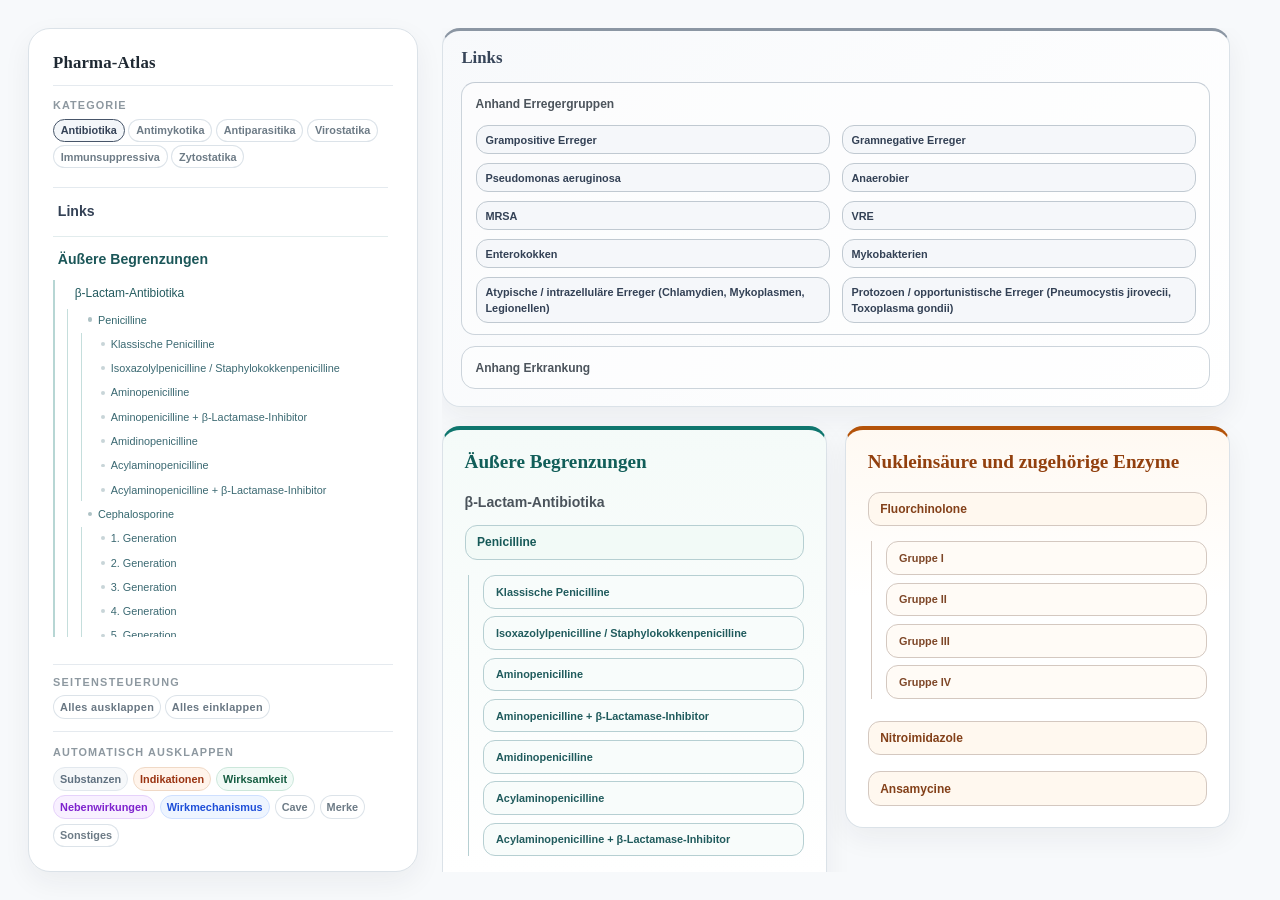
==== commit bc84d77a: "feat: ..." ====
--- a/docs/index.html
+++ b/docs/index.html
@@ -125,7 +125,50 @@
         <!-- Immunsuppressiva -->
         <script src="src/data/categories/immunsuppressiva/semanticTags.js"></script>
         <script src="src/data/categories/immunsuppressiva/learning.js"></script>
+        <!-- Immunsuppressiva: Biologicals entries -->
+        <script src="src/data/categories/immunsuppressiva/groups/biologicals/entries/tnf-inhibitoren.js"></script>
+        <script src="src/data/categories/immunsuppressiva/groups/biologicals/entries/il1-inhibitoren.js"></script>
+        <script src="src/data/categories/immunsuppressiva/groups/biologicals/entries/il6-inhibitoren.js"></script>
+        <script src="src/data/categories/immunsuppressiva/groups/biologicals/entries/weitere-il-inhibitoren.js"></script>
+        <script src="src/data/categories/immunsuppressiva/groups/biologicals/entries/cd-gezielte-antikoerper.js"></script>
+        <script src="src/data/categories/immunsuppressiva/groups/biologicals/entries/integrin-und-ige-inhibitoren.js"></script>
+        <script src="src/data/categories/immunsuppressiva/groups/biologicals/_main.js"></script>
+        <!-- Immunsuppressiva: Immunmodulatoren entries -->
+        <script src="src/data/categories/immunsuppressiva/groups/immunmodulatoren/entries/aminosalicylate.js"></script>
+        <script src="src/data/categories/immunsuppressiva/groups/immunmodulatoren/entries/dimethylfumarat.js"></script>
+        <script src="src/data/categories/immunsuppressiva/groups/immunmodulatoren/entries/glatirameracetat.js"></script>
+        <script src="src/data/categories/immunsuppressiva/groups/immunmodulatoren/entries/hydroxychloroquin.js"></script>
+        <script src="src/data/categories/immunsuppressiva/groups/immunmodulatoren/entries/jak-inhibitoren.js"></script>
+        <script src="src/data/categories/immunsuppressiva/groups/immunmodulatoren/_main.js"></script>
         <script src="src/data/categories/immunsuppressiva/index.js"></script>
+        
+        <!-- Zytostatika -->
+        <script src="src/data/categories/zytostatika/semanticTags.js"></script>
+        <script src="src/data/categories/zytostatika/learning.js"></script>
+        <!-- Zytostatika: DNA-Cross-Linking entries -->
+        <script src="src/data/categories/zytostatika/groups/dna-cross-linking/entries/alkylanzien.js"></script>
+        <script src="src/data/categories/zytostatika/groups/dna-cross-linking/entries/platin-derivate.js"></script>
+        <script src="src/data/categories/zytostatika/groups/dna-cross-linking/_main.js"></script>
+        <!-- Zytostatika: Topoisomerase & Interkalatoren entries -->
+        <script src="src/data/categories/zytostatika/groups/topoisomerase-und-interkalatoren/entries/anthracycline.js"></script>
+        <script src="src/data/categories/zytostatika/groups/topoisomerase-und-interkalatoren/entries/topoisomerase-i.js"></script>
+        <script src="src/data/categories/zytostatika/groups/topoisomerase-und-interkalatoren/entries/topoisomerase-ii.js"></script>
+        <script src="src/data/categories/zytostatika/groups/topoisomerase-und-interkalatoren/_main.js"></script>
+        <!-- Zytostatika: Mitosehemmstoffe entries -->
+        <script src="src/data/categories/zytostatika/groups/mitosehemmstoffe/entries/vinca-alkaloide.js"></script>
+        <script src="src/data/categories/zytostatika/groups/mitosehemmstoffe/entries/taxane.js"></script>
+        <script src="src/data/categories/zytostatika/groups/mitosehemmstoffe/_main.js"></script>
+        <!-- Zytostatika: Antimetabolite entries -->
+        <script src="src/data/categories/zytostatika/groups/antimetabolite/entries/folsaeure-antagonisten.js"></script>
+        <script src="src/data/categories/zytostatika/groups/antimetabolite/entries/pyrimidin-analoga.js"></script>
+        <script src="src/data/categories/zytostatika/groups/antimetabolite/entries/purin-analoga.js"></script>
+        <script src="src/data/categories/zytostatika/groups/antimetabolite/entries/ribonukleotidreduktase-hemmer.js"></script>
+        <script src="src/data/categories/zytostatika/groups/antimetabolite/_main.js"></script>
+        <!-- Zytostatika: Andere Zytostatika entries -->
+        <script src="src/data/categories/zytostatika/groups/andere-zytostatika/entries/zytostatische-antibiotika.js"></script>
+        <script src="src/data/categories/zytostatika/groups/andere-zytostatika/entries/enzyme.js"></script>
+        <script src="src/data/categories/zytostatika/groups/andere-zytostatika/_main.js"></script>
+        <script src="src/data/categories/zytostatika/index.js"></script>
         <script src="src/data/atlasCollection.js"></script>
         <script src="src/app.js"></script>
     </body>
--- a/docs/src/styles.css
+++ b/docs/src/styles.css
@@ -14,6 +14,31 @@
   --library-accent-soft: #eef2f7;
   --library-accent-strong: #334155;
   --nav-indent-step: 0.78rem;
+
+  /* Typography Scale */
+  --text-xs: 0.68rem;
+  --text-sm: 0.75rem;
+  --text-base: 0.82rem;
+  --text-md: 0.88rem;
+  --text-lg: 0.95rem;
+  --text-xl: 1.05rem;
+  --text-2xl: 1.25rem;
+  --text-3xl: 1.5rem;
+  --text-4xl: clamp(1.6rem, 2.35vw, 2.05rem);
+  --text-5xl: clamp(1.22rem, 1.55vw, 1.42rem);
+  --text-6xl: clamp(1.18rem, 1.5vw, 1.42rem);
+
+  /* Font Weights */
+  --font-normal: 400;
+  --font-medium: 500;
+  --font-semibold: 600;
+  --font-bold: 700;
+  --font-extrabold: 800;
+
+  /* Line Heights */
+  --leading-tight: 1.15;
+  --leading-normal: 1.35;
+  --leading-relaxed: 1.5;
 }
 
 *,
@@ -36,8 +61,8 @@
   color: var(--ink);
   background: var(--bg);
   font-family: "Avenir Next", "Segoe UI", "Helvetica Neue", Arial, sans-serif;
-  font-size: 14px;
-  line-height: 1.5;
+  font-size: var(--text-base);
+  line-height: var(--leading-relaxed);
 }
 
 a {
@@ -93,10 +118,11 @@
 .reference-card h4,
 .entry-card h4,
 .variant-card h5,
+.variant-card h6,
 .substance-card__header h5 {
   margin: 0;
   font-family: "Charter", "Iowan Old Style", "Palatino Linotype", Georgia, serif;
-  line-height: 1.1;
+  line-height: var(--leading-tight);
 }
 
 .heading-main {
@@ -106,13 +132,13 @@
 .heading-meta {
   display: block;
   margin-top: 0.22rem;
-  font-size: 0.8em;
-  font-weight: 600;
+  font-size: var(--text-sm);
+  font-weight: var(--font-medium);
   color: var(--muted);
 }
 
 .side-panel__brand h1 {
-  font-size: clamp(1.05rem, 1.6vw, 1.3rem);
+  font-size: var(--text-xl);
   letter-spacing: 0.01em;
 }
 
@@ -129,8 +155,8 @@
   margin: 0 0 0.45rem;
   letter-spacing: 0.12em;
   text-transform: uppercase;
-  font-size: 0.68rem;
-  font-weight: 700;
+  font-size: var(--text-xs);
+  font-weight: var(--font-bold);
   color: rgba(22, 35, 42, 0.7);
 }
 
@@ -174,8 +200,8 @@
   background: rgba(255, 255, 255, 0.92);
   color: rgba(97, 112, 124, 0.92);
   text-decoration: none;
-  font-size: 0.62rem;
-  font-weight: 700;
+  font-size: var(--text-xs);
+  font-weight: var(--font-bold);
   transition: border-color 140ms ease, background-color 140ms ease, color 140ms ease;
 }
 
@@ -198,7 +224,7 @@
   padding: 0.18rem 0.3rem;
   border-radius: 10px;
   text-decoration: none;
-  font-weight: 700;
+  font-weight: var(--font-bold);
   color: color-mix(in srgb, var(--accent-strong) 72%, #334155 28%);
   transition: background-color 140ms ease, color 140ms ease;
 }
@@ -211,8 +237,8 @@
 }
 
 .page-nav__label {
-  font-size: 0.8rem;
-  line-height: 1.3;
+  font-size: var(--text-md);
+  line-height: var(--leading-normal);
 }
 
 .page-nav__subnav {
@@ -272,8 +298,8 @@
 
 .page-nav__bucket-label {
   margin: 0;
-  font-size: 0.44rem;
-  font-weight: 700;
+  font-size: var(--text-xs);
+  font-weight: var(--font-bold);
   letter-spacing: 0.1em;
   text-transform: uppercase;
   color: rgba(97, 112, 124, 0.72);
@@ -292,7 +318,7 @@
 }
 
 .page-nav__bucket-panel--compact .page-nav__bucket-label {
-  font-size: 0.42rem;
+  font-size: var(--text-xs);
   letter-spacing: 0.12em;
 }
 
@@ -302,7 +328,7 @@
 
 .page-nav__bucket-panel--compact .header-action-button {
   padding: 0.18rem 0.38rem;
-  font-size: 0.52rem;
+  font-size: var(--text-xs);
   letter-spacing: 0.03em;
   min-height: 1.35rem;
 }
@@ -314,8 +340,8 @@
   background: rgba(255, 255, 255, 0.92);
   color: rgba(97, 112, 124, 0.92);
   font: inherit;
-  font-size: 0.58rem;
-  font-weight: 620;
+  font-size: var(--text-xs);
+  font-weight: var(--font-semibold);
   cursor: pointer;
   transition: background-color 140ms ease, border-color 140ms ease, color 140ms ease;
   min-height: 1.3rem;
@@ -419,7 +445,7 @@
   text-decoration: none;
   color: color-mix(in srgb, var(--accent-strong) 64%, #475569 36%);
   transition: background-color 140ms ease, color 140ms ease;
-  font-size: 0.76rem;
+  font-size: var(--text-sm);
 }
 
 .page-nav__sub-link:hover,
@@ -435,7 +461,7 @@
   align-items: center;
   gap: 0.36rem;
   padding: 0.18rem 0.42rem;
-  font-size: 0.68rem;
+  font-size: var(--text-xs);
   color: color-mix(in srgb, var(--accent-strong) 58%, #64748b 42%);
 }
 
@@ -449,7 +475,7 @@
 }
 
 .page-nav__sub-link--nested {
-  font-size: 0.64rem;
+  font-size: var(--text-xs);
   color: color-mix(in srgb, var(--accent-strong) 50%, #64748b 50%);
 }
 
@@ -491,8 +517,8 @@
   background: rgba(255, 255, 255, 0.86);
   color: rgba(97, 112, 124, 0.95);
   font: inherit;
-  font-size: 0.68rem;
-  font-weight: 700;
+  font-size: var(--text-xs);
+  font-weight: var(--font-bold);
   letter-spacing: 0.04em;
   cursor: pointer;
 }
@@ -575,7 +601,7 @@
 }
 
 .reference-card h4 {
-  font-size: 1rem;
+  font-size: var(--text-2xl);
   color: var(--accent-strong);
 }
 
@@ -601,12 +627,26 @@
 }
 
 @media (min-width: 1320px) {
-  .category-overview:has(> .overview-card:nth-child(4):last-child) {
+  /* 1-5 items: single row with equal columns */
+  .category-overview:has(> .overview-card:nth-child(1):last-child) {
+    grid-template-columns: repeat(1, minmax(0, 1fr));
+  }
+  .category-overview:has(> .overview-card:nth-child(2):last-child) {
+    grid-template-columns: repeat(2, minmax(0, 1fr));
+  }
+  .category-overview:has(> .overview-card:nth-child(3):last-child) {
     grid-template-columns: repeat(3, minmax(0, 1fr));
   }
-
-  .category-overview:has(.overview-card:nth-child(5)) {
+  .category-overview:has(> .overview-card:nth-child(4):last-child) {
     grid-template-columns: repeat(4, minmax(0, 1fr));
+  }
+  .category-overview:has(> .overview-card:nth-child(5):last-child) {
+    grid-template-columns: repeat(5, minmax(0, 1fr));
+  }
+  
+  /* 6+ items: two rows of 3 */
+  .category-overview:has(> .overview-card:nth-child(6)) {
+    grid-template-columns: repeat(3, minmax(0, 1fr));
   }
 }
 
@@ -621,7 +661,7 @@
     linear-gradient(180deg, color-mix(in srgb, var(--accent-soft) 48%, white 52%), #ffffff 42%);
 }
 
-.overview-card--learning {
+.overview-card--links {
   grid-column: 1 / -1;
   gap: 0.95rem;
   padding: 1.05rem 1.15rem;
@@ -642,14 +682,14 @@
   gap: 0.85rem;
 }
 
-.overview-card--learning .overview-card__header {
+.overview-card--links .overview-card__header {
   gap: 0.28rem;
 }
 
 .overview-card__eyebrow {
   margin: 0;
-  font-size: 0.62rem;
-  font-weight: 800;
+  font-size: var(--text-xs);
+  font-weight: var(--font-extrabold);
   letter-spacing: 0.16em;
   text-transform: uppercase;
   color: color-mix(in srgb, var(--accent-strong) 58%, #64748b 42%);
@@ -662,15 +702,15 @@
 
 .overview-card__title-link h3 {
   color: var(--accent-strong);
-  font-size: clamp(1.18rem, 1.5vw, 1.42rem);
-}
-
-.overview-card--learning .overview-card__title-link h3 {
-  font-size: clamp(1.18rem, 1.5vw, 1.42rem);
+  font-size: var(--text-6xl);
+}
+
+.overview-card--links .overview-card__title-link h3 {
+  font-size: var(--text-xl);
   color: color-mix(in srgb, var(--accent-strong) 78%, #475569 22%);
 }
 
-.overview-card--learning .overview-card__sections {
+.overview-card--links .overview-card__sections {
   grid-template-columns: 1fr;
   gap: 0.7rem 0.85rem;
   align-items: start;
@@ -683,7 +723,7 @@
   border-top: 1px solid color-mix(in srgb, var(--accent-soft) 45%, var(--line));
 }
 
-.overview-card--learning .overview-card__section {
+.overview-card--links .overview-card__section {
   min-height: 100%;
   padding: 0.72rem 0.82rem;
   border-top: none;
@@ -697,18 +737,18 @@
   border-top: none;
 }
 
-.overview-card--learning .overview-card__section:first-child {
+.overview-card--links .overview-card__section:first-child {
   padding: 0.72rem 0.82rem;
   border-top: 1px solid color-mix(in srgb, var(--accent) 16%, var(--line));
 }
 
-.overview-card--learning .overview-card__section-link {
-  font-size: 0.74rem;
+.overview-card--links .overview-card__section-link {
+  font-size: var(--text-sm);
 }
 
 .overview-card__section-link {
-  font-size: 0.84rem;
-  font-weight: 700;
+  font-size: var(--text-md);
+  font-weight: var(--font-bold);
   color: rgba(31, 41, 51, 0.8);
 }
 
@@ -749,7 +789,7 @@
   border-left: 1px solid color-mix(in srgb, var(--accent) 18%, var(--line));
 }
 
-.overview-card--learning .overview-card__section > .overview-pill-list {
+.overview-card--links .overview-card__section > .overview-pill-list {
   grid-template-columns: repeat(2, minmax(0, 1fr));
   gap: 0.55rem 0.7rem;
 }
@@ -772,23 +812,23 @@
   background: color-mix(in srgb, var(--accent-soft) 60%, white 40%);
   color: color-mix(in srgb, var(--accent-strong) 84%, #334155 16%);
   text-decoration: none;
-  font-size: 0.76rem;
-  font-weight: 700;
-  line-height: 1.25;
+  font-size: var(--text-sm);
+  font-weight: var(--font-bold);
+  line-height: var(--leading-tight)5;
   text-align: left;
   transition: border-color 140ms ease, background-color 140ms ease, color 140ms ease;
 }
 
-.overview-card--learning .overview-pill {
+.overview-card--links .overview-pill {
   padding: 0.34rem 0.56rem;
-  font-size: 0.68rem;
-  font-weight: 650;
+  font-size: var(--text-xs);
+  font-weight: var(--font-semibold);
 }
 
 .overview-pill--nested {
   padding: 0.48rem 0.74rem;
-  font-size: 0.62rem;
-  font-weight: 600;
+  font-size: var(--text-xs);
+  font-weight: var(--font-semibold);
   background: color-mix(in srgb, var(--accent-soft) 34%, white 66%);
   color: color-mix(in srgb, var(--accent-strong) 72%, #475569 28%);
 }
@@ -828,9 +868,9 @@
 .overgroup__header h2 {
   margin: 0;
   color: var(--accent-strong);
-  font-size: clamp(1.6rem, 2.35vw, 2.05rem);
-  font-weight: 780;
-  line-height: 1.02;
+  font-size: var(--text-4xl);
+  font-weight: var(--font-extrabold);
+  line-height: var(--leading-tight);
 }
 
 .overgroup__header p {
@@ -854,7 +894,7 @@
 .content-section__header p,
 .entry-card__header p {
   margin: 0;
-  font-size: 0.78rem;
+  font-size: var(--text-sm);
   line-height: 1.4;
   color: color-mix(in srgb, var(--muted) 82%, white 18%);
 }
@@ -1024,8 +1064,8 @@
   background: var(--accent-soft);
   color: var(--accent-strong);
   text-decoration: none;
-  font-size: 0.82rem;
-  font-weight: 700;
+  font-size: var(--text-base);
+  font-weight: var(--font-bold);
 }
 
 .section-link:hover,
@@ -1063,26 +1103,33 @@
 
 .content-section__header h3,
 .entry-card__header h4,
+.variant-card h5,
+.variant-card h6 {
+  color: var(--accent-strong);
+}
+
+.content-section__header h3 {
+  font-size: var(--text-5xl);
+  font-weight: var(--font-extrabold);
+  line-height: var(--leading-tight);
+}
+
+.entry-card__header h4 {
+  font-size: var(--text-2xl);
+  font-weight: var(--font-bold);
+  line-height: var(--leading-tight);
+}
+
 .variant-card h5 {
-  color: var(--accent-strong);
-}
-
-.content-section__header h3 {
-  font-size: clamp(1.22rem, 1.55vw, 1.42rem);
-  font-weight: 760;
-  line-height: 1.06;
-}
-
-.entry-card__header h4 {
-  font-size: clamp(1rem, 1.12vw, 1.12rem);
-  font-weight: 720;
-  line-height: 1.06;
-}
-
-.variant-card h5 {
-  font-size: 0.9rem;
-  font-weight: 680;
-  line-height: 1.12;
+  font-size: var(--text-lg);
+  font-weight: var(--font-semibold);
+  line-height: var(--leading-tight);
+}
+
+.variant-card h6 {
+  font-size: var(--text-base);
+  font-weight: var(--font-semibold);
+  line-height: var(--leading-tight);
 }
 
 .semantic-tags {
@@ -1102,8 +1149,8 @@
   min-height: 1.5rem;
   padding: 0.12rem 0.48rem;
   border-radius: 999px;
-  font-size: 0.66rem;
-  font-weight: 700;
+  font-size: var(--text-xs);
+  font-weight: var(--font-bold);
   letter-spacing: 0.04em;
   text-transform: uppercase;
 }
@@ -1182,8 +1229,8 @@
 .entry-card__eyebrow {
   margin: 0;
   display: block;
-  font-size: 0.54rem;
-  font-weight: 600;
+  font-size: var(--text-xs);
+  font-weight: var(--font-semibold);
   letter-spacing: 0.1em;
   text-transform: uppercase;
   color: color-mix(in srgb, var(--accent-strong) 48%, #64748b 52%);
@@ -1215,6 +1262,18 @@
   grid-template-columns: repeat(var(--variant-columns, 1), minmax(0, 1fr));
 }
 
+.variant-stack--nested {
+  gap: 0.75rem;
+  margin-top: 0.75rem;
+}
+
+.variant-stack--nested .variant-card {
+  padding: 0.75rem;
+  background: rgba(255, 255, 255, 0.7);
+  border: 1px solid var(--line);
+  border-radius: var(--radius-md);
+}
+
 .variant-card {
   padding: 1rem;
   background: linear-gradient(180deg, var(--surface-soft), #ffffff);
@@ -1294,6 +1353,12 @@
   border-color: #efc8c8;
 }
 
+.info-block--cave {
+  --fact-accent: #dc2626;
+  background: #fef2f2;
+  border-color: #fecaca;
+}
+
 .info-block--other {
   --fact-accent: #c7d1d9;
   background: #fafbfd;
@@ -1334,6 +1399,10 @@
 
 .info-block--warning .info-block__title {
   color: #a61b1b;
+}
+
+.info-block--cave .info-block__title {
+  color: #dc2626;
 }
 
 .info-block--other .info-block__title {
@@ -1365,8 +1434,8 @@
   padding: 0.22rem 0.6rem;
   border-radius: 999px;
   background: rgba(255, 255, 255, 0.88);
-  font-size: 0.72rem;
-  font-weight: 800;
+  font-size: var(--text-sm);
+  font-weight: var(--font-extrabold);
   letter-spacing: 0.1em;
   text-transform: uppercase;
 }
@@ -1419,8 +1488,8 @@
 
 .info-subsection__title {
   margin: 0;
-  font-size: 0.76rem;
-  font-weight: 800;
+  font-size: var(--text-sm);
+  font-weight: var(--font-extrabold);
   letter-spacing: 0.1em;
   text-transform: uppercase;
   color: #a61b1b;
@@ -1428,7 +1497,7 @@
 
 .info-subsection__description {
   margin: 0;
-  font-size: 0.76rem;
+  font-size: var(--text-sm);
   color: #b45353;
 }
 
@@ -1441,8 +1510,8 @@
 
 .substance-list__item {
   color: #5a6772;
-  font-size: 0.82rem;
-  line-height: 1.35;
+  font-size: var(--text-base);
+  line-height: var(--leading-normal)5;
 }
 
 .substance-card-list {
@@ -1477,9 +1546,9 @@
 
 .substance-card__header h5 {
   margin: 0;
-  font-size: 0.9rem;
-  font-weight: 680;
-  line-height: 1.12;
+  font-size: var(--text-lg);
+  font-weight: var(--font-semibold);
+  line-height: var(--leading-tight);
   color: #43515d;
 }
 
@@ -1500,8 +1569,8 @@
 
 .substance-card__list-label {
   margin: 0;
-  font-size: 0.68rem;
-  font-weight: 800;
+  font-size: var(--text-xs);
+  font-weight: var(--font-extrabold);
   letter-spacing: 0.08em;
   text-transform: uppercase;
   color: #607180;
@@ -1538,17 +1607,41 @@
   gap: 0.35rem;
 }
 
-.learning-link-fallback,
+.learning-link-fallback {
+  display: inline-flex;
+  flex-direction: column;
+  gap: 0.08rem;
+  align-items: flex-start;
+  min-width: 0;
+  width: 100%;
+  padding: 0.48rem 0.7rem;
+  border: 1px dashed color-mix(in srgb, var(--line) 60%, white 40%);
+  border-radius: 12px;
+  color: color-mix(in srgb, var(--muted) 80%, var(--ink) 20%);
+  background: color-mix(in srgb, var(--surface-soft) 50%, white 50%);
+  font-size: var(--text-base);
+  font-weight: var(--font-normal);
+  line-height: var(--leading-tight);
+}
+
+.learning-link-fallback .learning-link-detail {
+  font-size: var(--text-sm);
+  font-weight: var(--font-normal);
+  line-height: var(--leading-tight);
+  color: rgba(97, 112, 124, 0.9);
+  min-height: 1.2em;
+}
+
 .learning-link-detail {
-  font-size: 0.78rem;
+  font-size: var(--text-sm);
   color: var(--muted);
 }
 
 .learning-link-block .info-block__title {
   margin-bottom: 0;
   padding: 0.3rem 0.72rem;
-  font-size: 0.76rem;
-  font-weight: 850;
+  font-size: var(--text-sm);
+  font-weight: var(--font-extrabold);
   letter-spacing: 0.12em;
   color: var(--accent-strong);
   background: color-mix(in srgb, var(--accent-soft) 78%, white 22%);
@@ -1595,14 +1688,14 @@
 }
 
 .wirkstoff-link__label {
-  font-size: 0.82rem;
-  font-weight: 700;
-  line-height: 1.2;
+  font-size: var(--text-base);
+  font-weight: var(--font-bold);
+  line-height: var(--leading-tight);
 }
 
 .wirkstoff-link__detail {
-  font-size: 0.7rem;
-  line-height: 1.2;
+  font-size: var(--text-sm);
+  line-height: var(--leading-tight);
   color: rgba(97, 112, 124, 0.9);
   min-height: 1.2em;
 }
@@ -1632,22 +1725,22 @@
 
 .fact__main {
   display: block;
-  font-size: 0.82rem;
-  font-weight: 580;
-  line-height: 1.35;
+  font-size: var(--text-base);
+  font-weight: var(--font-medium);
+  line-height: var(--leading-normal)5;
   color: var(--ink);
 }
 
 .fact__lead-emphasis {
-  font-weight: 780;
+  font-weight: var(--font-extrabold);
   letter-spacing: 0.01em;
 }
 
 .fact__detail {
   display: block;
   margin-top: 0.22rem;
-  font-size: 0.78rem;
-  line-height: 1.45;
+  font-size: var(--text-sm);
+  line-height: var(--leading-relaxed);
   color: var(--muted);
   font-style: italic;
 }
@@ -1665,7 +1758,7 @@
 }
 
 .pearl-card h4 {
-  font-size: 1.1rem;
+  font-size: var(--text-2xl);
   color: var(--accent-strong);
 }
 
@@ -1678,9 +1771,9 @@
 
 .pearl-list__item {
   padding-left: 0.1rem;
-  font-size: 0.86rem;
-  font-weight: 650;
-  line-height: 1.35;
+  font-size: var(--text-base);
+  font-weight: var(--font-semibold);
+  line-height: var(--leading-normal)5;
   color: var(--ink);
 }
 
@@ -1739,6 +1832,11 @@
   background: #ebe9ff;
 }
 
+.semantic-tag--opportunistic {
+  color: #be123c;
+  background: #ffe4e6;
+}
+
 .semantic-tag--protozoa {
   color: #0369a1;
   background: #e0f2fe;
@@ -1839,18 +1937,38 @@
   background: #ebe9ff;
 }
 
-.overgroup--learning .overgroup__sections {
+.overgroup--links .overgroup__sections {
   grid-template-columns: 1fr;
   gap: 2.4rem;
 }
 
-.overgroup--learning .content-section--quickReference {
+.overgroup--links .content-section--quickReference {
   min-width: 0;
 }
 
 .content-section--quickReference .reference-grid {
   grid-template-columns: repeat(auto-fit, minmax(300px, 1fr));
   align-items: start;
+}
+
+.content-section--quickReference .reference-card h4 {
+  font-size: var(--text-md);
+}
+
+.content-section--quickReference .learning-link-list {
+  gap: 0.42rem;
+}
+
+.content-section--quickReference .wirkstoff-link {
+  padding: 0.38rem 0.58rem;
+}
+
+.content-section--quickReference .wirkstoff-link__label {
+  font-size: var(--text-sm);
+}
+
+.content-section--quickReference .wirkstoff-link__detail {
+  font-size: var(--text-xs);
 }
 
 @media (min-width: 1400px) {
@@ -1883,7 +2001,7 @@
 }
 
 .fact-row--muted .fact__main {
-  font-weight: 600;
+  font-weight: var(--font-semibold);
   color: var(--muted);
 }
 
@@ -1946,7 +2064,7 @@
     scrollbar-gutter: auto;
   }
 
-  .overgroup--learning .overgroup__sections {
+  .overgroup--links .overgroup__sections {
     grid-template-columns: 1fr;
   }
 }
@@ -1968,7 +2086,7 @@
     grid-template-columns: 1fr;
   }
 
-  .overview-card--learning .overview-card__section > .overview-pill-list {
+  .overview-card--links .overview-card__section > .overview-pill-list {
     grid-template-columns: 1fr;
   }
 
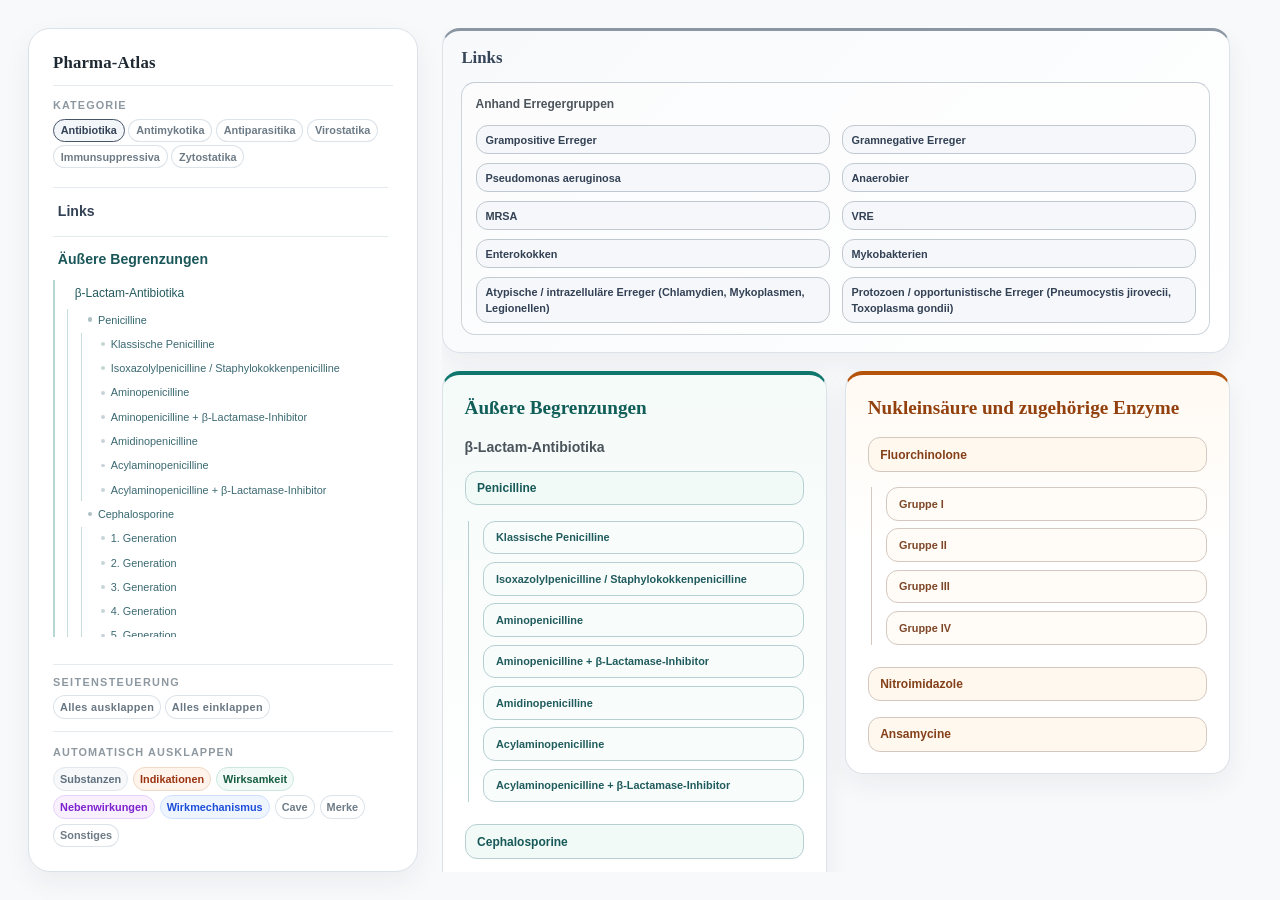
==== commit dbdaec82: "feat: ..." ====
--- a/docs/index.html
+++ b/docs/index.html
@@ -89,7 +89,7 @@
         <script src="src/data/categories/antiparasitika/groups/antiprotozoika/entries/antimykotika-bei-protozoen.js"></script>
         <script src="src/data/categories/antiparasitika/groups/antiprotozoika/entries/nitroimidazole-bei-protozoen.js"></script>
         <script src="src/data/categories/antiparasitika/groups/antiprotozoika/_main.js"></script>
-        <script src="src/data/categories/antiparasitika/groups/anthelminthika/entries/praziquantel.js"></script>
+        <script src="src/data/categories/antiparasitika/groups/anthelminthika/entries/calciumkanal-modulatoren.js"></script>
         <script src="src/data/categories/antiparasitika/groups/anthelminthika/entries/gabaar-aktivatoren.js"></script>
         <script src="src/data/categories/antiparasitika/groups/anthelminthika/entries/mikrotubuli-inhibitoren.js"></script>
         <script src="src/data/categories/antiparasitika/groups/anthelminthika/_main.js"></script>
@@ -118,7 +118,7 @@
         <script src="src/data/categories/virostatika/groups/hepatitis-b-und-c/entries/ns3-protease-inhibitoren.js"></script>
         <script src="src/data/categories/virostatika/groups/hepatitis-b-und-c/entries/ns5a-inhibitoren.js"></script>
         <script src="src/data/categories/virostatika/groups/hepatitis-b-und-c/entries/ns5b-inhibitoren.js"></script>
-        <script src="src/data/categories/virostatika/groups/hepatitis-b-und-c/entries/ribavirin.js"></script>
+        <script src="src/data/categories/virostatika/groups/hepatitis-b-und-c/entries/rna-polymerase-inhibitoren.js"></script>
         <script src="src/data/categories/virostatika/groups/hepatitis-b-und-c/_main.js"></script>
         <script src="src/data/categories/virostatika/index.js"></script>
         
@@ -131,13 +131,12 @@
         <script src="src/data/categories/immunsuppressiva/groups/biologicals/entries/il6-inhibitoren.js"></script>
         <script src="src/data/categories/immunsuppressiva/groups/biologicals/entries/weitere-il-inhibitoren.js"></script>
         <script src="src/data/categories/immunsuppressiva/groups/biologicals/entries/cd-gezielte-antikoerper.js"></script>
-        <script src="src/data/categories/immunsuppressiva/groups/biologicals/entries/integrin-und-ige-inhibitoren.js"></script>
+        <script src="src/data/categories/immunsuppressiva/groups/biologicals/entries/integrin-inhibitoren.js"></script>
+        <script src="src/data/categories/immunsuppressiva/groups/biologicals/entries/ige-inhibitoren.js"></script>
         <script src="src/data/categories/immunsuppressiva/groups/biologicals/_main.js"></script>
         <!-- Immunsuppressiva: Immunmodulatoren entries -->
-        <script src="src/data/categories/immunsuppressiva/groups/immunmodulatoren/entries/aminosalicylate.js"></script>
-        <script src="src/data/categories/immunsuppressiva/groups/immunmodulatoren/entries/dimethylfumarat.js"></script>
-        <script src="src/data/categories/immunsuppressiva/groups/immunmodulatoren/entries/glatirameracetat.js"></script>
-        <script src="src/data/categories/immunsuppressiva/groups/immunmodulatoren/entries/hydroxychloroquin.js"></script>
+        <script src="src/data/categories/immunsuppressiva/groups/immunmodulatoren/entries/leukotrien-und-prostaglandin-hemmer.js"></script>
+        <script src="src/data/categories/immunsuppressiva/groups/immunmodulatoren/entries/diverse-niedermolekulare-immunmodulatoren.js"></script>
         <script src="src/data/categories/immunsuppressiva/groups/immunmodulatoren/entries/jak-inhibitoren.js"></script>
         <script src="src/data/categories/immunsuppressiva/groups/immunmodulatoren/_main.js"></script>
         <script src="src/data/categories/immunsuppressiva/index.js"></script>
--- a/docs/src/styles.css
+++ b/docs/src/styles.css
@@ -1592,6 +1592,23 @@
 .learning-link-block--focus,
 .learning-link-block--warning {
   margin-top: 1.35rem;
+  padding: 0.6rem 0.7rem 0.85rem;
+  border-radius: 10px;
+  background: #f8fafc;
+  border: 1px solid #e2e8f0;
+  box-shadow: 0 1px 2px rgba(0, 0, 0, 0.06);
+}
+
+.learning-link-block--focus.learning-link-block--positive,
+.learning-link-block--warning.learning-link-block--positive {
+  border-color: #bbf7d0;
+  background: #f0fdf4;
+}
+
+.learning-link-block--focus.learning-link-block--negative,
+.learning-link-block--warning.learning-link-block--negative {
+  border-color: #fecaca;
+  background: #fef2f2;
 }
 
 .learning-link-list {
@@ -1614,21 +1631,22 @@
   align-items: flex-start;
   min-width: 0;
   width: 100%;
-  padding: 0.48rem 0.7rem;
-  border: 1px dashed color-mix(in srgb, var(--line) 60%, white 40%);
-  border-radius: 12px;
-  color: color-mix(in srgb, var(--muted) 80%, var(--ink) 20%);
-  background: color-mix(in srgb, var(--surface-soft) 50%, white 50%);
-  font-size: var(--text-base);
+  padding: 0.45rem 0.72rem;
+  border: 1px solid color-mix(in srgb, var(--link-accent, var(--accent)) 18%, var(--line));
+  border-radius: var(--radius-md);
+  background: color-mix(in srgb, var(--link-accent-soft, var(--accent-soft)) 60%, white 40%);
+  color: color-mix(in srgb, var(--link-accent-strong, var(--accent-strong)) 84%, #334155 16%);
+  text-decoration: none;
+  font-size: var(--text-sm);
+  font-weight: var(--font-semibold);
+  line-height: var(--leading-tight);
+}
+
+.learning-link-fallback .learning-link-detail {
+  font-size: var(--text-xs);
   font-weight: var(--font-normal);
   line-height: var(--leading-tight);
-}
-
-.learning-link-fallback .learning-link-detail {
-  font-size: var(--text-sm);
-  font-weight: var(--font-normal);
-  line-height: var(--leading-tight);
-  color: rgba(97, 112, 124, 0.9);
+  color: rgba(97, 112, 124, 1);
   min-height: 1.2em;
 }
 
@@ -1652,14 +1670,21 @@
   background: color-mix(in srgb, var(--accent-soft) 82%, white 18%);
 }
 
-.learning-link-block--focus .info-block__title {
-  color: #166534;
-  background: #dcfce7;
-}
-
+.learning-link-block--focus .info-block__title,
 .learning-link-block--warning .info-block__title {
-  color: #b91c1c;
-  background: #ffe7e7;
+  color: var(--accent-strong);
+  background: #e2e8f0;
+}
+
+.learning-link-block--focus.learning-link-block--positive .info-block__title {
+  color: #14532d;
+  background: #86efac;
+}
+
+.learning-link-block--focus.learning-link-block--negative .info-block__title,
+.learning-link-block--warning.learning-link-block--negative .info-block__title {
+  color: #7f1d1d;
+  background: #fca5a5;
 }
 
 .wirkstoff-link {
@@ -1669,40 +1694,36 @@
   align-items: flex-start;
   min-width: 0;
   width: 100%;
-  padding: 0.48rem 0.7rem;
-  border: 1px solid var(--line);
-  border-radius: 12px;
-  color: var(--link-accent-strong, var(--accent-strong));
-  border-color: color-mix(
-    in srgb,
-    var(--link-accent-soft, var(--accent-soft)) 78%,
-    white 22%
-  );
-  background: color-mix(
-    in srgb,
-    var(--link-accent-soft, var(--accent-soft)) 60%,
-    white 40%
-  );
+  padding: 0.45rem 0.72rem;
+  border: 1px solid color-mix(in srgb, var(--link-accent, var(--accent)) 18%, var(--line));
+  border-radius: var(--radius-md);
+  background: color-mix(in srgb, var(--link-accent-soft, var(--accent-soft)) 60%, white 40%);
+  color: color-mix(in srgb, var(--link-accent-strong, var(--accent-strong)) 84%, #334155 16%);
   text-decoration: none;
-  transition: border-color 140ms ease, background-color 140ms ease;
+  font-size: var(--text-sm);
+  font-weight: var(--font-bold);
+  line-height: var(--leading-tight);
+  transition: border-color 140ms ease, background-color 140ms ease, color 140ms ease;
 }
 
 .wirkstoff-link__label {
   font-size: var(--text-base);
-  font-weight: var(--font-bold);
+  font-weight: var(--font-semibold);
   line-height: var(--leading-tight);
 }
 
 .wirkstoff-link__detail {
-  font-size: var(--text-sm);
+  font-size: var(--text-xs);
+  font-weight: var(--font-normal);
   line-height: var(--leading-tight);
-  color: rgba(97, 112, 124, 0.9);
+  color: rgba(97, 112, 124, 1);
   min-height: 1.2em;
 }
 
 .wirkstoff-link:hover,
 .wirkstoff-link:focus-visible {
-  border-color: currentColor;
+  border-color: color-mix(in srgb, var(--link-accent, var(--accent)) 44%, var(--line));
+  background: color-mix(in srgb, var(--link-accent-soft, var(--accent-soft)) 74%, white 26%);
 }
 
 .fact-list {
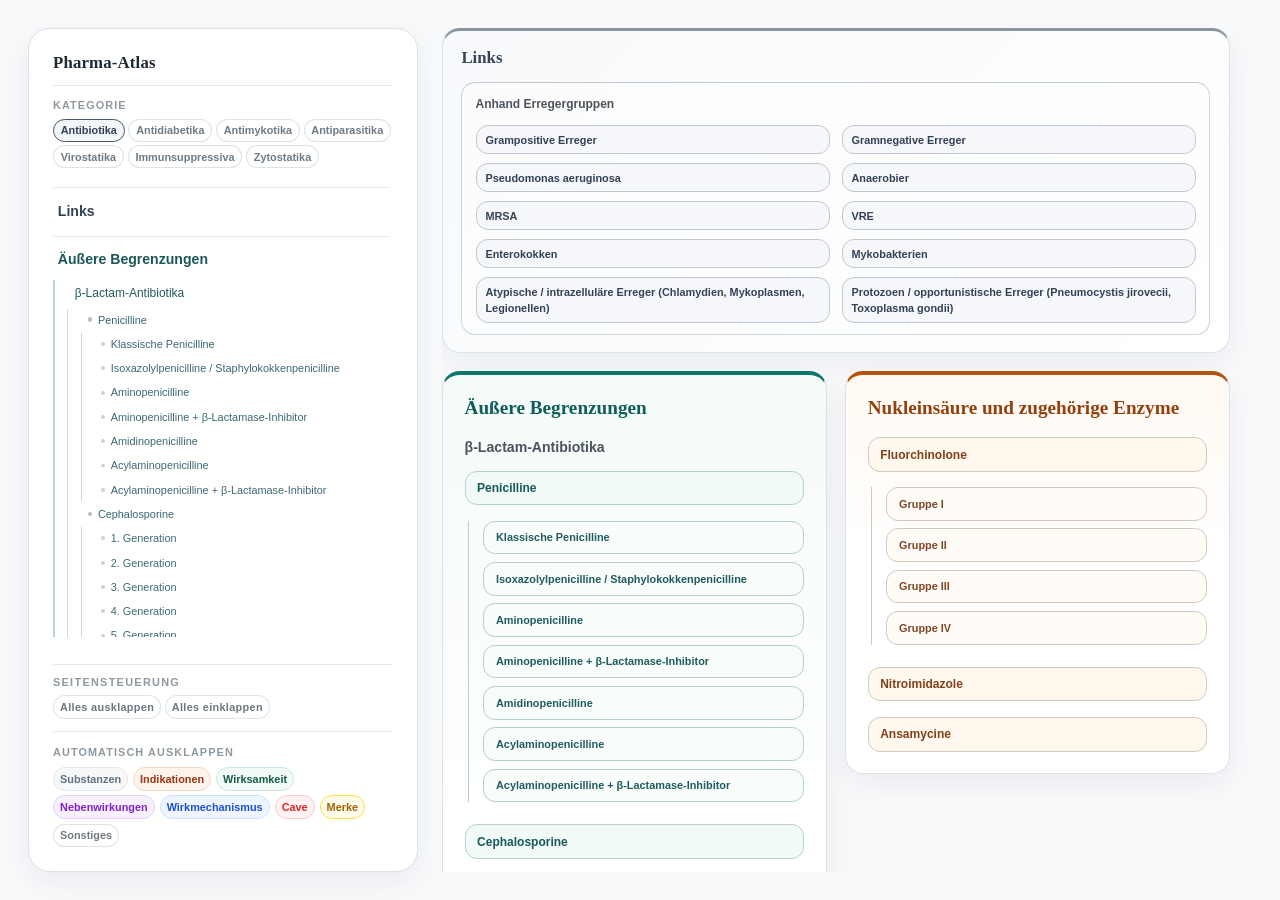
==== commit 25c22632: "feat: ..." ====
--- a/docs/index.html
+++ b/docs/index.html
@@ -67,6 +67,23 @@
         <script src="src/data/categories/antibiotika/groups/folsaeuremetabolismus/_main.js"></script>
         <script src="src/data/categories/antibiotika/index.js"></script>
         
+        <!-- Antidiabetika -->
+        <script src="src/data/categories/antidiabetika/semanticTags.js"></script>
+        <script src="src/data/categories/antidiabetika/learning.js"></script>
+        <script src="src/data/categories/antidiabetika/groups/nicht-insulin-antidiabetika/entries/biguanide.js"></script>
+        <script src="src/data/categories/antidiabetika/groups/nicht-insulin-antidiabetika/entries/sulfonylharnstoffe.js"></script>
+        <script src="src/data/categories/antidiabetika/groups/nicht-insulin-antidiabetika/entries/glinide.js"></script>
+        <script src="src/data/categories/antidiabetika/groups/nicht-insulin-antidiabetika/entries/dpp4-hemmer.js"></script>
+        <script src="src/data/categories/antidiabetika/groups/nicht-insulin-antidiabetika/entries/glp1-rezeptoragonisten.js"></script>
+        <script src="src/data/categories/antidiabetika/groups/nicht-insulin-antidiabetika/entries/sglt2-hemmer.js"></script>
+        <script src="src/data/categories/antidiabetika/groups/nicht-insulin-antidiabetika/entries/alpha-glukosidase-hemmer.js"></script>
+        <script src="src/data/categories/antidiabetika/groups/nicht-insulin-antidiabetika/entries/glitazone.js"></script>
+        <script src="src/data/categories/antidiabetika/groups/sensitivitaet/_main.js"></script>
+        <script src="src/data/categories/antidiabetika/groups/hypoglykaemie/_main.js"></script>
+        <script src="src/data/categories/antidiabetika/groups/abnehmen/_main.js"></script>
+        <script src="src/data/categories/antidiabetika/groups/darm-und-urin/_main.js"></script>
+        <script src="src/data/categories/antidiabetika/index.js"></script>
+
         <!-- Antimykotika -->
         <script src="src/data/categories/antimykotika/semanticTags.js"></script>
         <script src="src/data/categories/antimykotika/learning.js"></script>
--- a/docs/src/styles.css
+++ b/docs/src/styles.css
@@ -63,6 +63,8 @@
   font-family: "Avenir Next", "Segoe UI", "Helvetica Neue", Arial, sans-serif;
   font-size: var(--text-base);
   line-height: var(--leading-relaxed);
+  word-wrap: break-word;
+  overflow-wrap: break-word;
 }
 
 a {
@@ -84,6 +86,7 @@
   align-items: stretch;
   gap: 1.5rem;
   width: 100%;
+  min-width: 0;
   height: 100vh;
   max-width: none;
   padding: 1.75rem;
@@ -377,10 +380,17 @@
   color: #1d4ed8;
 }
 
-.page-nav__bucket[data-info-bucket="notes"] {
-  border-color: #eeddb5;
-  background: #fff8ec;
-  color: #9a670f;
+.page-nav__bucket[data-info-bucket="notes"],
+.page-nav__bucket[data-info-bucket="remember"] {
+  border-color: #fde047;
+  background: #fefce8;
+  color: #a16207;
+}
+
+.page-nav__bucket[data-info-bucket="cave"] {
+  border-color: #fecaca;
+  background: #fef2f2;
+  color: #dc2626;
 }
 
 .page-nav__bucket[data-info-bucket="other"] {
@@ -428,8 +438,17 @@
 
 .page-nav__bucket[data-info-bucket="notes"]:hover,
 .page-nav__bucket[data-info-bucket="notes"]:focus-visible,
-.page-nav__bucket[data-info-bucket="notes"].is-active {
-  border-color: #b7791f;
+.page-nav__bucket[data-info-bucket="notes"].is-active,
+.page-nav__bucket[data-info-bucket="remember"]:hover,
+.page-nav__bucket[data-info-bucket="remember"]:focus-visible,
+.page-nav__bucket[data-info-bucket="remember"].is-active {
+  border-color: #eab308;
+}
+
+.page-nav__bucket[data-info-bucket="cave"]:hover,
+.page-nav__bucket[data-info-bucket="cave"]:focus-visible,
+.page-nav__bucket[data-info-bucket="cave"].is-active {
+  border-color: #dc2626;
 }
 
 .page-nav__bucket[data-info-bucket="other"]:hover,
@@ -491,8 +510,10 @@
   align-self: stretch;
   justify-self: stretch;
   width: 100%;
+  min-width: 0;
   min-height: 0;
   overflow-y: auto;
+  overflow-x: hidden;
   overscroll-behavior: contain;
   scrollbar-gutter: stable;
   padding-right: 0.45rem;
@@ -532,16 +553,19 @@
 .pearl-grid,
 .entry-grid {
   display: grid;
+  min-width: 0;
   gap: 0.9rem;
   align-items: start;
 }
 
 .reference-grid {
   grid-template-columns: repeat(auto-fit, minmax(260px, 1fr));
+  min-width: 0;
 }
 
 .pearl-grid {
   grid-template-columns: repeat(auto-fit, minmax(220px, 1fr));
+  min-width: 0;
 }
 
 .reference-card,
@@ -551,6 +575,7 @@
 .entry-card,
 .variant-card {
   display: grid;
+  min-width: 0;
   border: 1px solid var(--line);
   border-radius: var(--radius-lg);
   background: var(--surface);
@@ -610,6 +635,7 @@
   gap: 3rem;
   justify-self: stretch;
   width: 100%;
+  min-width: 0;
   min-height: min-content;
   padding-bottom: 0.2rem;
   align-content: start;
@@ -619,6 +645,7 @@
 .category-overview {
   display: grid;
   grid-template-columns: repeat(auto-fit, minmax(300px, 1fr));
+  min-width: 0;
   gap: 1.15rem;
   justify-self: stretch;
   width: 100%;
@@ -842,6 +869,7 @@
 .overgroup {
   display: grid;
   gap: 1.8rem;
+  min-width: 0;
   align-self: start;
   align-content: start;
 }
@@ -855,6 +883,7 @@
 .overgroup__content {
   display: grid;
   gap: 1.8rem;
+  min-width: 0;
   align-content: start;
 }
 
@@ -902,6 +931,7 @@
 .overgroup__sections {
   display: grid;
   grid-template-columns: repeat(auto-fit, minmax(360px, 1fr));
+  min-width: 0;
   gap: 1.9rem;
   align-items: start;
   align-content: start;
@@ -1159,6 +1189,7 @@
   --entry-min-width: 320px;
   display: grid;
   grid-template-columns: repeat(auto-fit, minmax(var(--entry-min-width), 1fr));
+  min-width: 0;
   gap: 1.15rem;
   align-items: start;
 }
@@ -1255,11 +1286,13 @@
 .variant-stack {
   display: grid;
   gap: 1rem;
+  min-width: 0;
   align-items: start;
 }
 
 .variant-stack--balanced {
   grid-template-columns: repeat(var(--variant-columns, 1), minmax(0, 1fr));
+  min-width: 0;
 }
 
 .variant-stack--nested {
@@ -1958,6 +1991,41 @@
   background: #ebe9ff;
 }
 
+.semantic-tag--secretagogues {
+  color: #b91c1c;
+  background: #ffe5e5;
+}
+
+.semantic-tag--insulin-sensitivity {
+  color: #0f766e;
+  background: #dbfbf3;
+}
+
+.semantic-tag--incretin {
+  color: #9d174d;
+  background: #fde7f1;
+}
+
+.semantic-tag--sglt2 {
+  color: #0f4c81;
+  background: #e6f0fa;
+}
+
+.semantic-tag--weight {
+  color: #9a670f;
+  background: #fff3d6;
+}
+
+.semantic-tag--pancreatitis {
+  color: #be123c;
+  background: #ffe4e6;
+}
+
+.semantic-tag--cave-risk {
+  color: #7c2d12;
+  background: #f9e7df;
+}
+
 .overgroup--links .overgroup__sections {
   grid-template-columns: 1fr;
   gap: 2.4rem;
@@ -2061,8 +2129,10 @@
   .page-shell {
     grid-template-columns: 1fr;
     height: auto;
-    padding: 1.25rem;
+    min-width: 0;
+    padding: 1rem;
     overflow: visible;
+    gap: 1rem;
   }
 
   .side-panel {
@@ -2083,21 +2153,38 @@
     overflow: visible;
     overscroll-behavior: auto;
     scrollbar-gutter: auto;
+    padding-right: 0;
   }
 
   .overgroup--links .overgroup__sections {
     grid-template-columns: 1fr;
   }
+
+  .overgroup__sections {
+    grid-template-columns: repeat(auto-fit, minmax(260px, 1fr));
+  }
+
+  .entry-grid {
+    --entry-min-width: 260px;
+  }
+
+  .category-overview {
+    grid-template-columns: repeat(auto-fit, minmax(240px, 1fr));
+  }
 }
 
 @media (max-width: 640px) {
   .page-shell {
-    padding: 1rem;
-    gap: 1rem;
+    padding: 0.75rem;
+    gap: 0.75rem;
   }
 
   .side-panel,
   .overgroup {
+    padding: 0.875rem;
+  }
+
+  .content-section {
     padding: 1rem;
   }
 
@@ -2107,6 +2194,19 @@
     grid-template-columns: 1fr;
   }
 
+  .entry-grid {
+    --entry-min-width: 100%;
+    grid-template-columns: 1fr;
+  }
+
+  .overgroup__sections {
+    grid-template-columns: 1fr;
+  }
+
+  .category-overview {
+    grid-template-columns: 1fr;
+  }
+
   .overview-card--links .overview-card__section > .overview-pill-list {
     grid-template-columns: 1fr;
   }
@@ -2114,4 +2214,58 @@
   .variant-stack--balanced {
     grid-template-columns: 1fr;
   }
-}
+
+  .variant-card {
+    padding: 0.75rem;
+  }
+
+  .entry-card {
+    padding: 0.875rem;
+  }
+}
+
+@media (max-width: 380px) {
+  .page-shell {
+    padding: 0.5rem;
+    gap: 0.5rem;
+  }
+
+  .side-panel,
+  .overgroup {
+    padding: 0.625rem;
+  }
+
+  .content-section {
+    padding: 0.75rem;
+  }
+
+  .entry-card {
+    padding: 0.625rem;
+  }
+
+  .reference-card,
+  .pearl-card {
+    padding: 0.75rem;
+  }
+
+  .variant-card {
+    padding: 0.625rem;
+  }
+
+  .semantic-tags {
+    gap: 0.25rem;
+  }
+
+  .semantic-tag {
+    padding: 0.1rem 0.35rem;
+    font-size: 0.62rem;
+  }
+
+  .fact-row {
+    padding: 0.6rem 0.7rem;
+  }
+
+  .info-block {
+    padding: 0.75rem 0.75rem 0.85rem;
+  }
+}
